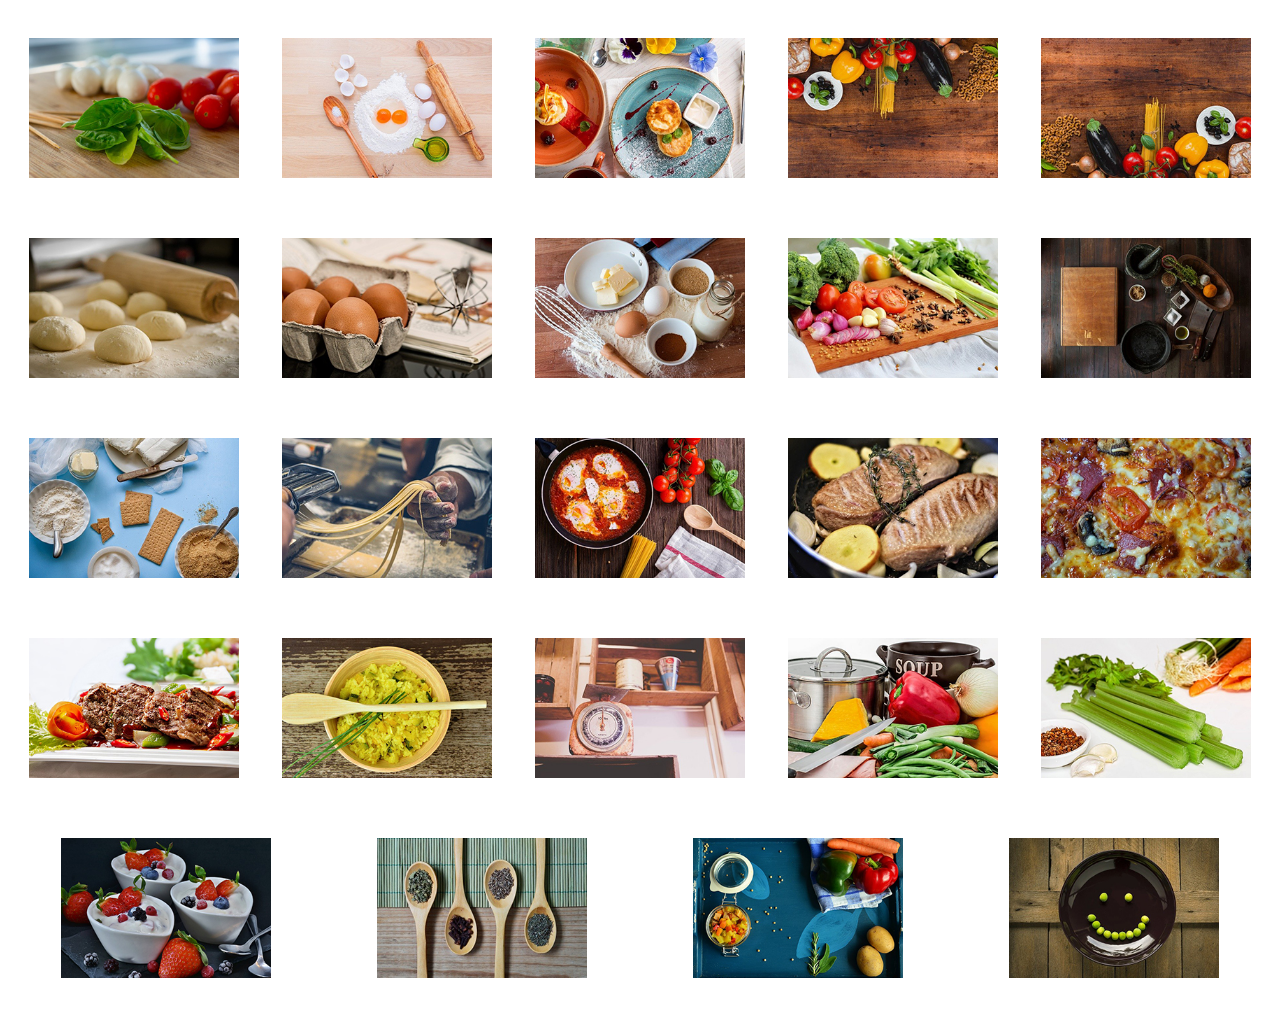
==== index.html @ 986ad066 "solved algo3.js" ====
<!DOCTYPE html>
<html lang="en">
<head>
    <meta charset="UTF-8">
    <meta name="viewport" content="width=device-width, initial-scale=1.0">
    <title>Document</title>
    <link rel="stylesheet" href="index.css">
</head>
<body>
    <div class="container">
        <img src="/images/1.jpg">
        <img src="/images/2.jpg">
        <img src="/images/3.jpg">
        <img src="/images/4.jpg">
        <img src="/images/5.jpg">
        <img src="/images/6.jpg">
        <img src="/images/7.jpg">
        <img src="/images/8.jpg">
        <img src="/images/9.jpg">
        <img src="/images/10.jpg">
        <img src="/images/11.jpg">
        <img src="/images/12.jpg">
        <img src="/images/13.jpg">
        <img src="/images/14.jpg">
        <img src="/images/15.jpg">
        <img src="/images/16.jpg">
        <img src="/images/17.jpg">
        <img src="/images/18.jpg">
        <img src="/images/19.jpg">
        <img src="/images/20.jpg">
        <img src="/images/21.jpg">
        <img src="/images/22.jpg">
        <img src="/images/23.jpg">
        <img src="/images/24.jpg">

    </div>
</body>
</html>
---- index.css ----
.container{
    display:flex;
    justify-content: space-around;
    align-items: center;
    flex-wrap: wrap;
    
}

img{
    margin: 5px;
    padding: 0 100px;
}




@media (min-width: 768px) { 
    img{
        padding: 0 10px;
    }

}


@media (min-width: 992px) {
    img{
        transform: scale(.7);
        padding: 0 -100px;
        margin: 0 -50px;
    }

}
@media (min-width: 1115px) {
    img{
        transform: scale(.7);
        padding: 0 -10px;
        margin: 0 -40px;
    }

}
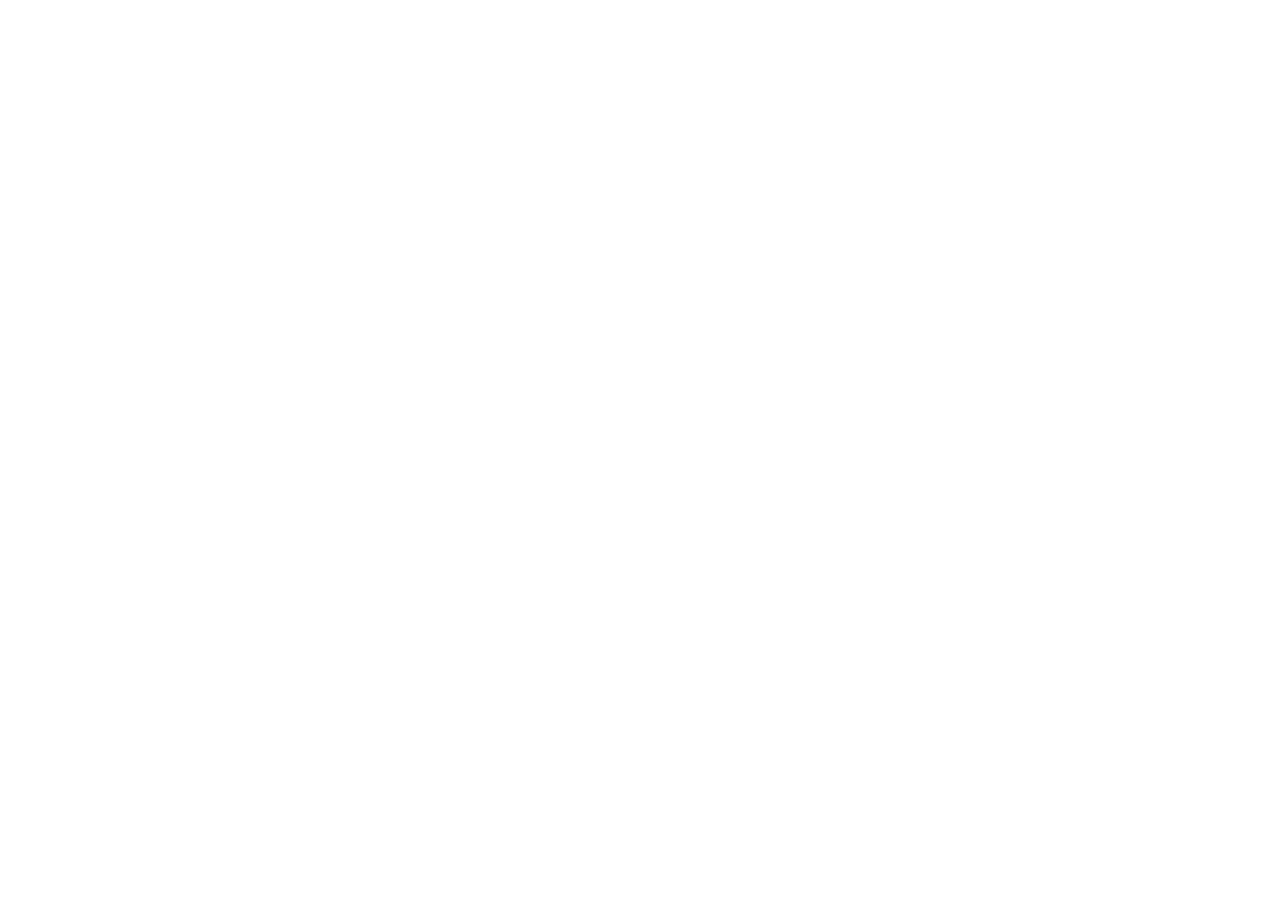
==== commit 37c57b0f: "exercise algo3.js completed" ====
--- a/index.html
+++ b/index.html
@@ -1,38 +1,400 @@
 <!DOCTYPE html>
 <html lang="en">
+
 <head>
     <meta charset="UTF-8">
     <meta name="viewport" content="width=device-width, initial-scale=1.0">
     <title>Document</title>
-    <link rel="stylesheet" href="index.css">
+
+    <!-- bootstrap css -->
+    <link rel="stylesheet" href="https://stackpath.bootstrapcdn.com/bootstrap/4.4.1/css/bootstrap.min.css"
+        integrity="sha384-Vkoo8x4CGsO3+Hhxv8T/Q5PaXtkKtu6ug5TOeNV6gBiFeWPGFN9MuhOf23Q9Ifjh" crossorigin="anonymous">
+    <!-- fancybox -->
+    <link rel="stylesheet" href="https://cdn.jsdelivr.net/gh/fancyapps/fancybox@3.5.7/dist/jquery.fancybox.min.css" />
+    <!-- css own -->
+    <link rel="stylesheet" href="./index.css">
+
+
+
+
+
 </head>
+
 <body>
+
+    <!-- <form>
+        <label for="angleMinutes">Write minutes from 0 to 60 and find out the angle having 12 the hand:</label>
+        <input type="text" id="angleMinutes" name="angleMinutes">
+        <br>
+        <input type="submit" value="Submit" id="btnSubmit">
+        <div id="messageOutput"></div>
+      </form> -->
+
     <div class="container">
-        <img src="/images/1.jpg">
-        <img src="/images/2.jpg">
-        <img src="/images/3.jpg">
-        <img src="/images/4.jpg">
-        <img src="/images/5.jpg">
-        <img src="/images/6.jpg">
-        <img src="/images/7.jpg">
-        <img src="/images/8.jpg">
-        <img src="/images/9.jpg">
-        <img src="/images/10.jpg">
-        <img src="/images/11.jpg">
-        <img src="/images/12.jpg">
-        <img src="/images/13.jpg">
-        <img src="/images/14.jpg">
-        <img src="/images/15.jpg">
-        <img src="/images/16.jpg">
-        <img src="/images/17.jpg">
-        <img src="/images/18.jpg">
-        <img src="/images/19.jpg">
-        <img src="/images/20.jpg">
-        <img src="/images/21.jpg">
-        <img src="/images/22.jpg">
-        <img src="/images/23.jpg">
-        <img src="/images/24.jpg">
-
+        <div class="row">
+            <div class="col-md-6 col-lg-3 col-xl-3">
+                <div class="img-recipe">
+                    <a href="https://cdn.pixabay.com/photo/2014/10/22/16/38/ingredients-498199__480.jpg"
+                        data-fancybox="gallery" data-caption="Caption #1">
+                        <img src="https://cdn.pixabay.com/photo/2014/10/22/16/38/ingredients-498199__480.jpg" alt="" />
+                    </a>
+                </div>
+            </div>
+            <div class="col-md-6 col-lg-3 col-xl-3">
+                <div class="img-recipe">
+                    <a href="https://cdn.pixabay.com/photo/2014/10/22/16/38/ingredients-498199__480.jpg"
+                        data-fancybox="gallery" data-caption="Caption #1">
+                        <img src="https://cdn.pixabay.com/photo/2014/10/22/16/38/ingredients-498199__480.jpg" alt="" />
+                    </a>
+                </div>
+            </div>
+            <div class="col-md-6 col-lg-3 col-xl-3">
+                <div class="img-recipe">
+                    <a href="https://cdn.pixabay.com/photo/2014/10/22/16/38/ingredients-498199__480.jpg"
+                        data-fancybox="gallery" data-caption="Caption #1">
+                        <img src="https://cdn.pixabay.com/photo/2014/10/22/16/38/ingredients-498199__480.jpg" alt="" />
+                    </a>
+                </div>
+            </div>
+            <div class="col-md-6 col-lg-3 col-xl-3">
+                <div class="img-recipe">
+                    <a href="https://cdn.pixabay.com/photo/2014/10/22/16/38/ingredients-498199__480.jpg"
+                        data-fancybox="gallery" data-caption="Caption #1">
+                        <img src="https://cdn.pixabay.com/photo/2014/10/22/16/38/ingredients-498199__480.jpg" alt="" />
+                    </a>
+                </div>
+            </div>
+            <div class="col-md-6 col-lg-3 col-xl-3">
+                <div class="img-recipe">
+                    <a href="https://cdn.pixabay.com/photo/2014/10/22/16/38/ingredients-498199__480.jpg"
+                        data-fancybox="gallery" data-caption="Caption #1">
+                        <img src="https://cdn.pixabay.com/photo/2014/10/22/16/38/ingredients-498199__480.jpg" alt="" />
+                    </a>
+                </div>
+            </div>
+            <div class="col-md-6 col-lg-3 col-xl-3">
+                <div class="img-recipe">
+                    <a href="https://cdn.pixabay.com/photo/2014/10/22/16/38/ingredients-498199__480.jpg"
+                        data-fancybox="gallery" data-caption="Caption #1">
+                        <img src="https://cdn.pixabay.com/photo/2014/10/22/16/38/ingredients-498199__480.jpg" alt="" />
+                    </a>
+                </div>
+            </div>
+            <div class="col-md-6 col-lg-3 col-xl-3">
+                <div class="img-recipe">
+                    <a href="https://cdn.pixabay.com/photo/2014/10/22/16/38/ingredients-498199__480.jpg"
+                        data-fancybox="gallery" data-caption="Caption #1">
+                        <img src="https://cdn.pixabay.com/photo/2014/10/22/16/38/ingredients-498199__480.jpg" alt="" />
+                    </a>
+                </div>
+            </div>
+            <div class="col-md-6 col-lg-3 col-xl-3">
+                <div class="img-recipe">
+                    <a href="https://cdn.pixabay.com/photo/2014/10/22/16/38/ingredients-498199__480.jpg"
+                        data-fancybox="gallery" data-caption="Caption #1">
+                        <img src="https://cdn.pixabay.com/photo/2014/10/22/16/38/ingredients-498199__480.jpg" alt="" />
+                    </a>
+                </div>
+            </div>
+            <div class="col-md-6 col-lg-3 col-xl-3">
+                <div class="img-recipe">
+                    <a href="https://cdn.pixabay.com/photo/2014/10/22/16/38/ingredients-498199__480.jpg"
+                        data-fancybox="gallery" data-caption="Caption #1">
+                        <img src="https://cdn.pixabay.com/photo/2014/10/22/16/38/ingredients-498199__480.jpg" alt="" />
+                    </a>
+                </div>
+            </div>
+            <div class="col-md-6 col-lg-3 col-xl-3">
+                <div class="img-recipe">
+                    <a href="https://cdn.pixabay.com/photo/2014/10/22/16/38/ingredients-498199__480.jpg"
+                        data-fancybox="gallery" data-caption="Caption #1">
+                        <img src="https://cdn.pixabay.com/photo/2014/10/22/16/38/ingredients-498199__480.jpg" alt="" />
+                    </a>
+                </div>
+            </div>
+            <div class="col-md-6 col-lg-3 col-xl-3">
+                <div class="img-recipe">
+                    <a href="https://cdn.pixabay.com/photo/2014/10/22/16/38/ingredients-498199__480.jpg"
+                        data-fancybox="gallery" data-caption="Caption #1">
+                        <img src="https://cdn.pixabay.com/photo/2014/10/22/16/38/ingredients-498199__480.jpg" alt="" />
+                    </a>
+                </div>
+            </div>
+            <div class="col-md-6 col-lg-3 col-xl-3">
+                <div class="img-recipe">
+                    <a href="https://cdn.pixabay.com/photo/2014/10/22/16/38/ingredients-498199__480.jpg"
+                        data-fancybox="gallery" data-caption="Caption #1">
+                        <img src="https://cdn.pixabay.com/photo/2014/10/22/16/38/ingredients-498199__480.jpg" alt="" />
+                    </a>
+                </div>
+            </div>
+            <div class="col-md-6 col-lg-3 col-xl-3">
+                <div class="img-recipe">
+                    <a href="https://cdn.pixabay.com/photo/2014/10/22/16/38/ingredients-498199__480.jpg"
+                        data-fancybox="gallery" data-caption="Caption #1">
+                        <img src="https://cdn.pixabay.com/photo/2014/10/22/16/38/ingredients-498199__480.jpg" alt="" />
+                    </a>
+                </div>
+            </div>
+            <div class="col-md-6 col-lg-3 col-xl-3">
+                <div class="img-recipe">
+                    <a href="https://cdn.pixabay.com/photo/2014/10/22/16/38/ingredients-498199__480.jpg"
+                        data-fancybox="gallery" data-caption="Caption #1">
+                        <img src="https://cdn.pixabay.com/photo/2014/10/22/16/38/ingredients-498199__480.jpg" alt="" />
+                    </a>
+                </div>
+            </div>
+            <div class="col-md-6 col-lg-3 col-xl-3">
+                <div class="img-recipe">
+                    <a href="https://cdn.pixabay.com/photo/2014/10/22/16/38/ingredients-498199__480.jpg"
+                        data-fancybox="gallery" data-caption="Caption #1">
+                        <img src="https://cdn.pixabay.com/photo/2014/10/22/16/38/ingredients-498199__480.jpg" alt="" />
+                    </a>
+                </div>
+            </div>
+            <div class="col-md-6 col-lg-3 col-xl-3">
+                <div class="img-recipe">
+                    <a href="https://cdn.pixabay.com/photo/2014/10/22/16/38/ingredients-498199__480.jpg"
+                        data-fancybox="gallery" data-caption="Caption #1">
+                        <img src="https://cdn.pixabay.com/photo/2014/10/22/16/38/ingredients-498199__480.jpg" alt="" />
+                    </a>
+                </div>
+            </div>
+            <div class="col-md-6 col-lg-3 col-xl-3">
+                <div class="img-recipe">
+                    <a href="https://cdn.pixabay.com/photo/2014/10/22/16/38/ingredients-498199__480.jpg"
+                        data-fancybox="gallery" data-caption="Caption #1">
+                        <img src="https://cdn.pixabay.com/photo/2014/10/22/16/38/ingredients-498199__480.jpg" alt="" />
+                    </a>
+                </div>
+            </div>
+            <div class="col-md-6 col-lg-3 col-xl-3">
+                <div class="img-recipe">
+                    <a href="https://cdn.pixabay.com/photo/2014/10/22/16/38/ingredients-498199__480.jpg"
+                        data-fancybox="gallery" data-caption="Caption #1">
+                        <img src="https://cdn.pixabay.com/photo/2014/10/22/16/38/ingredients-498199__480.jpg" alt="" />
+                    </a>
+                </div>
+            </div>
+            <div class="col-md-6 col-lg-3 col-xl-3">
+                <div class="img-recipe">
+                    <a href="https://cdn.pixabay.com/photo/2014/10/22/16/38/ingredients-498199__480.jpg"
+                        data-fancybox="gallery" data-caption="Caption #1">
+                        <img src="https://cdn.pixabay.com/photo/2014/10/22/16/38/ingredients-498199__480.jpg" alt="" />
+                    </a>
+                </div>
+            </div>
+            <div class="col-md-6 col-lg-3 col-xl-3">
+                <div class="img-recipe">
+                    <a href="https://cdn.pixabay.com/photo/2014/10/22/16/38/ingredients-498199__480.jpg"
+                        data-fancybox="gallery" data-caption="Caption #1">
+                        <img src="https://cdn.pixabay.com/photo/2014/10/22/16/38/ingredients-498199__480.jpg" alt="" />
+                    </a>
+                </div>
+            </div>
+            <div class="col-md-6 col-lg-3 col-xl-3">
+                <div class="img-recipe">
+                    <a href="https://cdn.pixabay.com/photo/2014/10/22/16/38/ingredients-498199__480.jpg"
+                        data-fancybox="gallery" data-caption="Caption #1">
+                        <img src="https://cdn.pixabay.com/photo/2014/10/22/16/38/ingredients-498199__480.jpg" alt="" />
+                    </a>
+                </div>
+            </div>
+            <div class="col-md-6 col-lg-3 col-xl-3">
+                <div class="img-recipe">
+                    <a href="https://cdn.pixabay.com/photo/2014/10/22/16/38/ingredients-498199__480.jpg"
+                        data-fancybox="gallery" data-caption="Caption #1">
+                        <img src="https://cdn.pixabay.com/photo/2014/10/22/16/38/ingredients-498199__480.jpg" alt="" />
+                    </a>
+                </div>
+            </div>
+            <div class="col-md-6 col-lg-3 col-xl-3">
+                <div class="img-recipe">
+                    <a href="https://cdn.pixabay.com/photo/2014/10/22/16/38/ingredients-498199__480.jpg"
+                        data-fancybox="gallery" data-caption="Caption #1">
+                        <img src="https://cdn.pixabay.com/photo/2014/10/22/16/38/ingredients-498199__480.jpg" alt="" />
+                    </a>
+                </div>
+            </div>
+            <div class="col-md-6 col-lg-3 col-xl-3">
+                <div class="img-recipe">
+                    <a href="https://cdn.pixabay.com/photo/2014/10/22/16/38/ingredients-498199__480.jpg"
+                        data-fancybox="gallery" data-caption="Caption #1">
+                        <img src="https://cdn.pixabay.com/photo/2014/10/22/16/38/ingredients-498199__480.jpg" alt="" />
+                    </a>
+                </div>
+            </div>
+        </div>
     </div>
+
+
+
+    <!-- <div class="container">
+        <div class="row">
+            <div class="col-md-6 col-lg-3 col-xl-3">
+                <div class="img-recipe">
+                    <img src="https://cdn.pixabay.com/photo/2014/10/22/16/38/ingredients-498199__480.jpg"
+                        alt="recipe" />
+                </div>
+            </div>
+            <div class="col-md-6 col-lg-3 col-xl-3">
+                <div class="img-recipe">
+                    <img src="https://cdn.pixabay.com/photo/2014/10/22/16/38/ingredients-498199__480.jpg"
+                        alt="recipe" />
+                </div>
+            </div>
+            <div class="col-md-6 col-lg-3 col-xl-3">
+                <div class="img-recipe">
+                    <img src="https://cdn.pixabay.com/photo/2014/10/22/16/38/ingredients-498199__480.jpg"
+                        alt="recipe" />
+                </div>
+            </div>
+            <div class="col-md-6 col-lg-3 col-xl-3">
+                <div class="img-recipe">
+                    <img src="https://cdn.pixabay.com/photo/2014/10/22/16/38/ingredients-498199__480.jpg"
+                        alt="recipe" />
+                </div>
+            </div>
+            <div class="col-md-6 col-lg-3 col-xl-3">
+                <div class="img-recipe">
+                    <img src="https://cdn.pixabay.com/photo/2014/10/22/16/38/ingredients-498199__480.jpg"
+                        alt="recipe" />
+                </div>
+            </div>
+            <div class="col-md-6 col-lg-3 col-xl-3">
+                <div class="img-recipe">
+                    <img src="https://cdn.pixabay.com/photo/2014/10/22/16/38/ingredients-498199__480.jpg"
+                        alt="recipe" />
+                </div>
+            </div>
+            <div class="col-md-6 col-lg-3 col-xl-3">
+                <div class="img-recipe">
+                    <img src="https://cdn.pixabay.com/photo/2014/10/22/16/38/ingredients-498199__480.jpg"
+                        alt="recipe" />
+                </div>
+            </div>
+            <div class="col-md-6 col-lg-3 col-xl-3">
+                <div class="img-recipe">
+                    <img src="https://cdn.pixabay.com/photo/2014/10/22/16/38/ingredients-498199__480.jpg"
+                        alt="recipe" />
+                </div>
+            </div>
+            <div class="col-md-6 col-lg-3 col-xl-3">
+                <div class="img-recipe">
+                    <img src="https://cdn.pixabay.com/photo/2014/10/22/16/38/ingredients-498199__480.jpg"
+                        alt="recipe" />
+                </div>
+            </div>
+            <div class="col-md-6 col-lg-3 col-xl-3">
+                <div class="img-recipe">
+                    <img src="https://cdn.pixabay.com/photo/2014/10/22/16/38/ingredients-498199__480.jpg"
+                        alt="recipe" />
+                </div>
+            </div>
+            <div class="col-md-6 col-lg-3 col-xl-3">
+                <div class="img-recipe">
+                    <img src="https://cdn.pixabay.com/photo/2014/10/22/16/38/ingredients-498199__480.jpg"
+                        alt="recipe" />
+                </div>
+            </div>
+            <div class="col-md-6 col-lg-3 col-xl-3">
+                <div class="img-recipe">
+                    <img src="https://cdn.pixabay.com/photo/2014/10/22/16/38/ingredients-498199__480.jpg"
+                        alt="recipe" />
+                </div>
+            </div>
+            <div class="col-md-6 col-lg-3 col-xl-3">
+                <div class="img-recipe">
+                    <img src="https://cdn.pixabay.com/photo/2014/10/22/16/38/ingredients-498199__480.jpg"
+                        alt="recipe" />
+                </div>
+            </div>
+            <div class="col-md-6 col-lg-3 col-xl-3">
+                <div class="img-recipe">
+                    <img src="https://cdn.pixabay.com/photo/2014/10/22/16/38/ingredients-498199__480.jpg"
+                        alt="recipe" />
+                </div>
+            </div>
+            <div class="col-md-6 col-lg-3 col-xl-3">
+                <div class="img-recipe">
+                    <img src="https://cdn.pixabay.com/photo/2014/10/22/16/38/ingredients-498199__480.jpg"
+                        alt="recipe" />
+                </div>
+            </div>
+            <div class="col-md-6 col-lg-3 col-xl-3">
+                <div class="img-recipe">
+                    <img src="https://cdn.pixabay.com/photo/2014/10/22/16/38/ingredients-498199__480.jpg"
+                        alt="recipe" />
+                </div>
+            </div>
+            <div class="col-md-6 col-lg-3 col-xl-3">
+                <div class="img-recipe">
+                    <img src="https://cdn.pixabay.com/photo/2014/10/22/16/38/ingredients-498199__480.jpg"
+                        alt="recipe" />
+                </div>
+            </div>
+            <div class="col-md-6 col-lg-3 col-xl-3">
+                <div class="img-recipe">
+                    <img src="https://cdn.pixabay.com/photo/2014/10/22/16/38/ingredients-498199__480.jpg"
+                        alt="recipe" />
+                </div>
+            </div>
+            <div class="col-md-6 col-lg-3 col-xl-3">
+                <div class="img-recipe">
+                    <img src="https://cdn.pixabay.com/photo/2014/10/22/16/38/ingredients-498199__480.jpg"
+                        alt="recipe" />
+                </div>
+            </div>
+            <div class="col-md-6 col-lg-3 col-xl-3">
+                <div class="img-recipe">
+                    <img src="https://cdn.pixabay.com/photo/2014/10/22/16/38/ingredients-498199__480.jpg"
+                        alt="recipe" />
+                </div>
+            </div>
+            <div class="col-md-6 col-lg-3 col-xl-3">
+                <div class="img-recipe">
+                    <img src="https://cdn.pixabay.com/photo/2014/10/22/16/38/ingredients-498199__480.jpg"
+                        alt="recipe" />
+                </div>
+            </div>
+            <div class="col-md-6 col-lg-3 col-xl-3">
+                <div class="img-recipe">
+                    <img src="https://cdn.pixabay.com/photo/2014/10/22/16/38/ingredients-498199__480.jpg"
+                        alt="recipe" />
+                </div>
+            </div>
+            <div class="col-md-6 col-lg-3 col-xl-3">
+                <div class="img-recipe">
+                    <img src="https://cdn.pixabay.com/photo/2014/10/22/16/38/ingredients-498199__480.jpg"
+                        alt="recipe" />
+                </div>
+            </div>
+            <div class="col-md-6 col-lg-3 col-xl-3">
+                <div class="img-recipe">
+                    <img src="https://cdn.pixabay.com/photo/2014/10/22/16/38/ingredients-498199__480.jpg"
+                        alt="recipe" />
+                </div>
+            </div>
+        </div>
+    </div> -->
 </body>
+
+
+
+<!-- script jquery -->
+<script src="https://ajax.googleapis.com/ajax/libs/jquery/3.4.1/jquery.min.js"></script>
+<script src="https://cdn.jsdelivr.net/npm/jquery@3.4.1/dist/jquery.min.js"></script>
+<!-- fancybox -->
+<script src="https://cdn.jsdelivr.net/gh/fancyapps/fancybox@3.5.7/dist/jquery.fancybox.min.js"></script>
+<!-- bootstrap script -->
+<script src="https://cdn.jsdelivr.net/npm/popper.js@1.16.0/dist/umd/popper.min.js"
+    integrity="sha384-Q6E9RHvbIyZFJoft+2mJbHaEWldlvI9IOYy5n3zV9zzTtmI3UksdQRVvoxMfooAo" crossorigin="anonymous">
+</script>
+<script src="https://stackpath.bootstrapcdn.com/bootstrap/4.4.1/js/bootstrap.min.js"
+    integrity="sha384-wfSDF2E50Y2D1uUdj0O3uMBJnjuUD4Ih7YwaYd1iqfktj0Uod8GCExl3Og8ifwB6" crossorigin="anonymous">
+</script>
+<!-- own script -->
+<script type="text/javascript" src="./index.js"></script>
+</body>
+
 </html>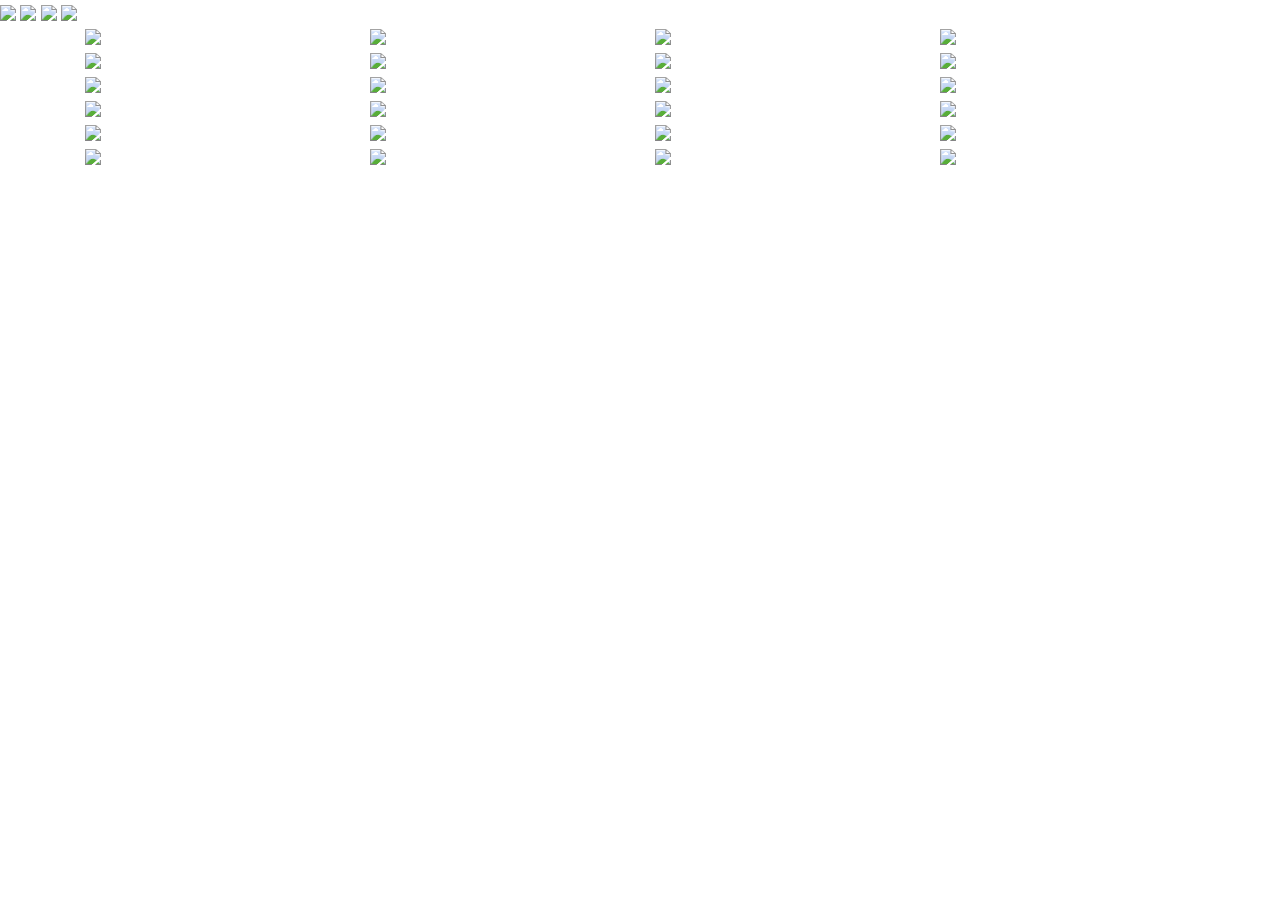
==== commit dd20d328: "bootstrap ok, fancybox not displaying photos" ====
--- a/index.html
+++ b/index.html
@@ -1,400 +1,117 @@
 <!DOCTYPE html>
 <html lang="en">
-
 <head>
     <meta charset="UTF-8">
     <meta name="viewport" content="width=device-width, initial-scale=1.0">
-    <title>Document</title>
-
-    <!-- bootstrap css -->
+    <!-- bootstrap css js -->
     <link rel="stylesheet" href="https://stackpath.bootstrapcdn.com/bootstrap/4.4.1/css/bootstrap.min.css"
         integrity="sha384-Vkoo8x4CGsO3+Hhxv8T/Q5PaXtkKtu6ug5TOeNV6gBiFeWPGFN9MuhOf23Q9Ifjh" crossorigin="anonymous">
-    <!-- fancybox -->
+        <script src="https://code.jquery.com/jquery-3.3.1.slim.min.js" integrity="sha384-q8i/X+965DzO0rT7abK41JStQIAqVgRVzpbzo5smXKp4YfRvH+8abtTE1Pi6jizo" crossorigin="anonymous"></script>
+        <script src="https://cdnjs.cloudflare.com/ajax/libs/popper.js/1.14.7/umd/popper.min.js" integrity="sha384-UO2eT0CpHqdSJQ6hJty5KVphtPhzWj9WO1clHTMGa3JDZwrnQq4sF86dIHNDz0W1" crossorigin="anonymous"></script>
+        <script src="https://stackpath.bootstrapcdn.com/bootstrap/4.3.1/js/bootstrap.min.js" integrity="sha384-JjSmVgyd0p3pXB1rRibZUAYoIIy6OrQ6VrjIEaFf/nJGzIxFDsf4x0xIM+B07jRM" crossorigin="anonymous"></script>
+        <!-- fancybox -->
+    <script src="https://cdn.jsdelivr.net/npm/jquery@3.4.1/dist/jquery.min.js"></script>
     <link rel="stylesheet" href="https://cdn.jsdelivr.net/gh/fancyapps/fancybox@3.5.7/dist/jquery.fancybox.min.css" />
+    <script src="https://cdn.jsdelivr.net/gh/fancyapps/fancybox@3.5.7/dist/jquery.fancybox.min.js"></script>
     <!-- css own -->
-    <link rel="stylesheet" href="./index.css">
-
-
-
-
-
+    <link rel="stylesheet" href="index.css">    
+    <title>Lisbon Duhe Arnaud checkpoint1</title>
+    <!-- script own -->
+    <script type="text/javascript" src="script.js"></script>
 </head>
-
 <body>
 
-    <!-- <form>
-        <label for="angleMinutes">Write minutes from 0 to 60 and find out the angle having 12 the hand:</label>
-        <input type="text" id="angleMinutes" name="angleMinutes">
-        <br>
-        <input type="submit" value="Submit" id="btnSubmit">
-        <div id="messageOutput"></div>
-      </form> -->
+    <div class="fancy-box-test">
+        <a href="https://cdn.pixabay.com/photo/2014/10/22/16/38/ingredients-498199_1280.jpg/" data-fancybox="images" data-width="2048" data-height="1365" data-caption="Eggs">
+            <img src="https://cdn.pixabay.com/photo/2014/10/22/16/38/ingredients-498199_1280.jpg/" />
+        </a>
+        <a href="https://cdn.pixabay.com/photo/2015/09/16/20/10/dough-943245__480.jpg/" data-fancybox="images" data-caption="Masa">
+            <img src="https://cdn.pixabay.com/photo/2015/09/16/20/10/dough-943245__480.jpg/" />
+        </a>
+        <a href="https://cdn.pixabay.com/photo/2015/10/26/07/21/soup-1006694__480.jpg/" data-fancybox="images" data-caption="Soup">
+            <img src="https://cdn.pixabay.com/photo/2015/10/26/07/21/soup-1006694__480.jpg/" />
+        </a>
+        <a href="https://cdn.pixabay.com/photo/2014/10/22/16/38/ingredients-498199_1280.jpg/" data-fancybox="images" data-caption="Recipe">
+            <img src="https://cdn.pixabay.com/photo/2014/10/22/16/38/ingredients-498199_1280.jpg/" />
+        </a>
+    </div>
 
     <div class="container">
         <div class="row">
-            <div class="col-md-6 col-lg-3 col-xl-3">
-                <div class="img-recipe">
-                    <a href="https://cdn.pixabay.com/photo/2014/10/22/16/38/ingredients-498199__480.jpg"
-                        data-fancybox="gallery" data-caption="Caption #1">
-                        <img src="https://cdn.pixabay.com/photo/2014/10/22/16/38/ingredients-498199__480.jpg" alt="" />
-                    </a>
-                </div>
+            <div class="col-12 col-sm-6 col-lg-3">
+                <img src="https://cdn.pixabay.com/photo/2014/10/22/16/38/ingredients-498199_1280.jpg" class="img-fluid" >
             </div>
-            <div class="col-md-6 col-lg-3 col-xl-3">
-                <div class="img-recipe">
-                    <a href="https://cdn.pixabay.com/photo/2014/10/22/16/38/ingredients-498199__480.jpg"
-                        data-fancybox="gallery" data-caption="Caption #1">
-                        <img src="https://cdn.pixabay.com/photo/2014/10/22/16/38/ingredients-498199__480.jpg" alt="" />
-                    </a>
-                </div>
+            <div class="col-12 col-sm-6 col-lg-3">
+                <img src="https://cdn.pixabay.com/photo/2015/10/26/07/21/soup-1006694__480.jpg" class="img-fluid" >
             </div>
-            <div class="col-md-6 col-lg-3 col-xl-3">
-                <div class="img-recipe">
-                    <a href="https://cdn.pixabay.com/photo/2014/10/22/16/38/ingredients-498199__480.jpg"
-                        data-fancybox="gallery" data-caption="Caption #1">
-                        <img src="https://cdn.pixabay.com/photo/2014/10/22/16/38/ingredients-498199__480.jpg" alt="" />
-                    </a>
-                </div>
+            <div class="col-12 col-sm-6 col-lg-3">
+                <img src="https://cdn.pixabay.com/photo/2015/09/16/20/10/dough-943245__480.jpg" class="img-fluid" >
             </div>
-            <div class="col-md-6 col-lg-3 col-xl-3">
-                <div class="img-recipe">
-                    <a href="https://cdn.pixabay.com/photo/2014/10/22/16/38/ingredients-498199__480.jpg"
-                        data-fancybox="gallery" data-caption="Caption #1">
-                        <img src="https://cdn.pixabay.com/photo/2014/10/22/16/38/ingredients-498199__480.jpg" alt="" />
-                    </a>
-                </div>
+            <div class="col-12 col-sm-6 col-lg-3">
+                <img src="https://cdn.pixabay.com/photo/2015/09/17/17/19/egg-944495__480.jpg" class="img-fluid" >
             </div>
-            <div class="col-md-6 col-lg-3 col-xl-3">
-                <div class="img-recipe">
-                    <a href="https://cdn.pixabay.com/photo/2014/10/22/16/38/ingredients-498199__480.jpg"
-                        data-fancybox="gallery" data-caption="Caption #1">
-                        <img src="https://cdn.pixabay.com/photo/2014/10/22/16/38/ingredients-498199__480.jpg" alt="" />
-                    </a>
-                </div>
+            <div class="col-12 col-sm-6 col-lg-3">
+                <img src="https://cdn.pixabay.com/photo/2014/10/22/16/38/ingredients-498199_1280.jpg" class="img-fluid" >
             </div>
-            <div class="col-md-6 col-lg-3 col-xl-3">
-                <div class="img-recipe">
-                    <a href="https://cdn.pixabay.com/photo/2014/10/22/16/38/ingredients-498199__480.jpg"
-                        data-fancybox="gallery" data-caption="Caption #1">
-                        <img src="https://cdn.pixabay.com/photo/2014/10/22/16/38/ingredients-498199__480.jpg" alt="" />
-                    </a>
-                </div>
+            <div class="col-12 col-sm-6 col-lg-3">
+                <img src="https://cdn.pixabay.com/photo/2015/10/26/07/21/soup-1006694__480.jpg" class="img-fluid" >
             </div>
-            <div class="col-md-6 col-lg-3 col-xl-3">
-                <div class="img-recipe">
-                    <a href="https://cdn.pixabay.com/photo/2014/10/22/16/38/ingredients-498199__480.jpg"
-                        data-fancybox="gallery" data-caption="Caption #1">
-                        <img src="https://cdn.pixabay.com/photo/2014/10/22/16/38/ingredients-498199__480.jpg" alt="" />
-                    </a>
-                </div>
+            <div class="col-12 col-sm-6 col-lg-3">
+                <img src="https://cdn.pixabay.com/photo/2015/09/16/20/10/dough-943245__480.jpg" class="img-fluid" >
             </div>
-            <div class="col-md-6 col-lg-3 col-xl-3">
-                <div class="img-recipe">
-                    <a href="https://cdn.pixabay.com/photo/2014/10/22/16/38/ingredients-498199__480.jpg"
-                        data-fancybox="gallery" data-caption="Caption #1">
-                        <img src="https://cdn.pixabay.com/photo/2014/10/22/16/38/ingredients-498199__480.jpg" alt="" />
-                    </a>
-                </div>
+            <div class="col-12 col-sm-6 col-lg-3">
+                <img src="https://cdn.pixabay.com/photo/2015/09/17/17/19/egg-944495__480.jpg" class="img-fluid" >
             </div>
-            <div class="col-md-6 col-lg-3 col-xl-3">
-                <div class="img-recipe">
-                    <a href="https://cdn.pixabay.com/photo/2014/10/22/16/38/ingredients-498199__480.jpg"
-                        data-fancybox="gallery" data-caption="Caption #1">
-                        <img src="https://cdn.pixabay.com/photo/2014/10/22/16/38/ingredients-498199__480.jpg" alt="" />
-                    </a>
-                </div>
+            <div class="col-12 col-sm-6 col-lg-3">
+                <img src="https://cdn.pixabay.com/photo/2014/10/22/16/38/ingredients-498199_1280.jpg" class="img-fluid" >
             </div>
-            <div class="col-md-6 col-lg-3 col-xl-3">
-                <div class="img-recipe">
-                    <a href="https://cdn.pixabay.com/photo/2014/10/22/16/38/ingredients-498199__480.jpg"
-                        data-fancybox="gallery" data-caption="Caption #1">
-                        <img src="https://cdn.pixabay.com/photo/2014/10/22/16/38/ingredients-498199__480.jpg" alt="" />
-                    </a>
-                </div>
+            <div class="col-12 col-sm-6 col-lg-3">
+                <img src="https://cdn.pixabay.com/photo/2015/10/26/07/21/soup-1006694__480.jpg" class="img-fluid" >
             </div>
-            <div class="col-md-6 col-lg-3 col-xl-3">
-                <div class="img-recipe">
-                    <a href="https://cdn.pixabay.com/photo/2014/10/22/16/38/ingredients-498199__480.jpg"
-                        data-fancybox="gallery" data-caption="Caption #1">
-                        <img src="https://cdn.pixabay.com/photo/2014/10/22/16/38/ingredients-498199__480.jpg" alt="" />
-                    </a>
-                </div>
+            <div class="col-12 col-sm-6 col-lg-3">
+                <img src="https://cdn.pixabay.com/photo/2015/09/16/20/10/dough-943245__480.jpg" class="img-fluid" >
             </div>
-            <div class="col-md-6 col-lg-3 col-xl-3">
-                <div class="img-recipe">
-                    <a href="https://cdn.pixabay.com/photo/2014/10/22/16/38/ingredients-498199__480.jpg"
-                        data-fancybox="gallery" data-caption="Caption #1">
-                        <img src="https://cdn.pixabay.com/photo/2014/10/22/16/38/ingredients-498199__480.jpg" alt="" />
-                    </a>
-                </div>
+            <div class="col-12 col-sm-6 col-lg-3">
+                <img src="https://cdn.pixabay.com/photo/2015/09/17/17/19/egg-944495__480.jpg" class="img-fluid" >
             </div>
-            <div class="col-md-6 col-lg-3 col-xl-3">
-                <div class="img-recipe">
-                    <a href="https://cdn.pixabay.com/photo/2014/10/22/16/38/ingredients-498199__480.jpg"
-                        data-fancybox="gallery" data-caption="Caption #1">
-                        <img src="https://cdn.pixabay.com/photo/2014/10/22/16/38/ingredients-498199__480.jpg" alt="" />
-                    </a>
-                </div>
+            <div class="col-12 col-sm-6 col-lg-3">
+                <img src="https://cdn.pixabay.com/photo/2014/10/22/16/38/ingredients-498199_1280.jpg" class="img-fluid" >
             </div>
-            <div class="col-md-6 col-lg-3 col-xl-3">
-                <div class="img-recipe">
-                    <a href="https://cdn.pixabay.com/photo/2014/10/22/16/38/ingredients-498199__480.jpg"
-                        data-fancybox="gallery" data-caption="Caption #1">
-                        <img src="https://cdn.pixabay.com/photo/2014/10/22/16/38/ingredients-498199__480.jpg" alt="" />
-                    </a>
-                </div>
+            <div class="col-12 col-sm-6 col-lg-3">
+                <img src="https://cdn.pixabay.com/photo/2015/10/26/07/21/soup-1006694__480.jpg" class="img-fluid" >
             </div>
-            <div class="col-md-6 col-lg-3 col-xl-3">
-                <div class="img-recipe">
-                    <a href="https://cdn.pixabay.com/photo/2014/10/22/16/38/ingredients-498199__480.jpg"
-                        data-fancybox="gallery" data-caption="Caption #1">
-                        <img src="https://cdn.pixabay.com/photo/2014/10/22/16/38/ingredients-498199__480.jpg" alt="" />
-                    </a>
-                </div>
+            <div class="col-12 col-sm-6 col-lg-3">
+                <img src="https://cdn.pixabay.com/photo/2015/09/16/20/10/dough-943245__480.jpg" class="img-fluid" >
             </div>
-            <div class="col-md-6 col-lg-3 col-xl-3">
-                <div class="img-recipe">
-                    <a href="https://cdn.pixabay.com/photo/2014/10/22/16/38/ingredients-498199__480.jpg"
-                        data-fancybox="gallery" data-caption="Caption #1">
-                        <img src="https://cdn.pixabay.com/photo/2014/10/22/16/38/ingredients-498199__480.jpg" alt="" />
-                    </a>
-                </div>
+            <div class="col-12 col-sm-6 col-lg-3">
+                <img src="https://cdn.pixabay.com/photo/2015/09/17/17/19/egg-944495__480.jpg" class="img-fluid" >
             </div>
-            <div class="col-md-6 col-lg-3 col-xl-3">
-                <div class="img-recipe">
-                    <a href="https://cdn.pixabay.com/photo/2014/10/22/16/38/ingredients-498199__480.jpg"
-                        data-fancybox="gallery" data-caption="Caption #1">
-                        <img src="https://cdn.pixabay.com/photo/2014/10/22/16/38/ingredients-498199__480.jpg" alt="" />
-                    </a>
-                </div>
+            <div class="col-12 col-sm-6 col-lg-3">
+                <img src="https://cdn.pixabay.com/photo/2014/10/22/16/38/ingredients-498199_1280.jpg" class="img-fluid" >
             </div>
-            <div class="col-md-6 col-lg-3 col-xl-3">
-                <div class="img-recipe">
-                    <a href="https://cdn.pixabay.com/photo/2014/10/22/16/38/ingredients-498199__480.jpg"
-                        data-fancybox="gallery" data-caption="Caption #1">
-                        <img src="https://cdn.pixabay.com/photo/2014/10/22/16/38/ingredients-498199__480.jpg" alt="" />
-                    </a>
-                </div>
+            <div class="col-12 col-sm-6 col-lg-3">
+                <img src="https://cdn.pixabay.com/photo/2015/10/26/07/21/soup-1006694__480.jpg" class="img-fluid" >
             </div>
-            <div class="col-md-6 col-lg-3 col-xl-3">
-                <div class="img-recipe">
-                    <a href="https://cdn.pixabay.com/photo/2014/10/22/16/38/ingredients-498199__480.jpg"
-                        data-fancybox="gallery" data-caption="Caption #1">
-                        <img src="https://cdn.pixabay.com/photo/2014/10/22/16/38/ingredients-498199__480.jpg" alt="" />
-                    </a>
-                </div>
+            <div class="col-12 col-sm-6 col-lg-3">
+                <img src="https://cdn.pixabay.com/photo/2015/09/16/20/10/dough-943245__480.jpg" class="img-fluid" >
             </div>
-            <div class="col-md-6 col-lg-3 col-xl-3">
-                <div class="img-recipe">
-                    <a href="https://cdn.pixabay.com/photo/2014/10/22/16/38/ingredients-498199__480.jpg"
-                        data-fancybox="gallery" data-caption="Caption #1">
-                        <img src="https://cdn.pixabay.com/photo/2014/10/22/16/38/ingredients-498199__480.jpg" alt="" />
-                    </a>
-                </div>
+            <div class="col-12 col-sm-6 col-lg-3">
+                <img src="https://cdn.pixabay.com/photo/2015/09/17/17/19/egg-944495__480.jpg" class="img-fluid" >
             </div>
-            <div class="col-md-6 col-lg-3 col-xl-3">
-                <div class="img-recipe">
-                    <a href="https://cdn.pixabay.com/photo/2014/10/22/16/38/ingredients-498199__480.jpg"
-                        data-fancybox="gallery" data-caption="Caption #1">
-                        <img src="https://cdn.pixabay.com/photo/2014/10/22/16/38/ingredients-498199__480.jpg" alt="" />
-                    </a>
-                </div>
+            <div class="col-12 col-sm-6 col-lg-3">
+                <img src="https://cdn.pixabay.com/photo/2014/10/22/16/38/ingredients-498199_1280.jpg" class="img-fluid" >
             </div>
-            <div class="col-md-6 col-lg-3 col-xl-3">
-                <div class="img-recipe">
-                    <a href="https://cdn.pixabay.com/photo/2014/10/22/16/38/ingredients-498199__480.jpg"
-                        data-fancybox="gallery" data-caption="Caption #1">
-                        <img src="https://cdn.pixabay.com/photo/2014/10/22/16/38/ingredients-498199__480.jpg" alt="" />
-                    </a>
-                </div>
+            <div class="col-12 col-sm-6 col-lg-3">
+                <img src="https://cdn.pixabay.com/photo/2015/10/26/07/21/soup-1006694__480.jpg" class="img-fluid" >
             </div>
-            <div class="col-md-6 col-lg-3 col-xl-3">
-                <div class="img-recipe">
-                    <a href="https://cdn.pixabay.com/photo/2014/10/22/16/38/ingredients-498199__480.jpg"
-                        data-fancybox="gallery" data-caption="Caption #1">
-                        <img src="https://cdn.pixabay.com/photo/2014/10/22/16/38/ingredients-498199__480.jpg" alt="" />
-                    </a>
-                </div>
+            <div class="col-12 col-sm-6 col-lg-3">
+                <img src="https://cdn.pixabay.com/photo/2015/09/16/20/10/dough-943245__480.jpg" class="img-fluid" >
             </div>
-            <div class="col-md-6 col-lg-3 col-xl-3">
-                <div class="img-recipe">
-                    <a href="https://cdn.pixabay.com/photo/2014/10/22/16/38/ingredients-498199__480.jpg"
-                        data-fancybox="gallery" data-caption="Caption #1">
-                        <img src="https://cdn.pixabay.com/photo/2014/10/22/16/38/ingredients-498199__480.jpg" alt="" />
-                    </a>
-                </div>
+            <div class="col-12 col-sm-6 col-lg-3">
+                <img src="https://cdn.pixabay.com/photo/2015/09/17/17/19/egg-944495__480.jpg" class="img-fluid" >
             </div>
         </div>
     </div>
-
-
-
-    <!-- <div class="container">
-        <div class="row">
-            <div class="col-md-6 col-lg-3 col-xl-3">
-                <div class="img-recipe">
-                    <img src="https://cdn.pixabay.com/photo/2014/10/22/16/38/ingredients-498199__480.jpg"
-                        alt="recipe" />
-                </div>
-            </div>
-            <div class="col-md-6 col-lg-3 col-xl-3">
-                <div class="img-recipe">
-                    <img src="https://cdn.pixabay.com/photo/2014/10/22/16/38/ingredients-498199__480.jpg"
-                        alt="recipe" />
-                </div>
-            </div>
-            <div class="col-md-6 col-lg-3 col-xl-3">
-                <div class="img-recipe">
-                    <img src="https://cdn.pixabay.com/photo/2014/10/22/16/38/ingredients-498199__480.jpg"
-                        alt="recipe" />
-                </div>
-            </div>
-            <div class="col-md-6 col-lg-3 col-xl-3">
-                <div class="img-recipe">
-                    <img src="https://cdn.pixabay.com/photo/2014/10/22/16/38/ingredients-498199__480.jpg"
-                        alt="recipe" />
-                </div>
-            </div>
-            <div class="col-md-6 col-lg-3 col-xl-3">
-                <div class="img-recipe">
-                    <img src="https://cdn.pixabay.com/photo/2014/10/22/16/38/ingredients-498199__480.jpg"
-                        alt="recipe" />
-                </div>
-            </div>
-            <div class="col-md-6 col-lg-3 col-xl-3">
-                <div class="img-recipe">
-                    <img src="https://cdn.pixabay.com/photo/2014/10/22/16/38/ingredients-498199__480.jpg"
-                        alt="recipe" />
-                </div>
-            </div>
-            <div class="col-md-6 col-lg-3 col-xl-3">
-                <div class="img-recipe">
-                    <img src="https://cdn.pixabay.com/photo/2014/10/22/16/38/ingredients-498199__480.jpg"
-                        alt="recipe" />
-                </div>
-            </div>
-            <div class="col-md-6 col-lg-3 col-xl-3">
-                <div class="img-recipe">
-                    <img src="https://cdn.pixabay.com/photo/2014/10/22/16/38/ingredients-498199__480.jpg"
-                        alt="recipe" />
-                </div>
-            </div>
-            <div class="col-md-6 col-lg-3 col-xl-3">
-                <div class="img-recipe">
-                    <img src="https://cdn.pixabay.com/photo/2014/10/22/16/38/ingredients-498199__480.jpg"
-                        alt="recipe" />
-                </div>
-            </div>
-            <div class="col-md-6 col-lg-3 col-xl-3">
-                <div class="img-recipe">
-                    <img src="https://cdn.pixabay.com/photo/2014/10/22/16/38/ingredients-498199__480.jpg"
-                        alt="recipe" />
-                </div>
-            </div>
-            <div class="col-md-6 col-lg-3 col-xl-3">
-                <div class="img-recipe">
-                    <img src="https://cdn.pixabay.com/photo/2014/10/22/16/38/ingredients-498199__480.jpg"
-                        alt="recipe" />
-                </div>
-            </div>
-            <div class="col-md-6 col-lg-3 col-xl-3">
-                <div class="img-recipe">
-                    <img src="https://cdn.pixabay.com/photo/2014/10/22/16/38/ingredients-498199__480.jpg"
-                        alt="recipe" />
-                </div>
-            </div>
-            <div class="col-md-6 col-lg-3 col-xl-3">
-                <div class="img-recipe">
-                    <img src="https://cdn.pixabay.com/photo/2014/10/22/16/38/ingredients-498199__480.jpg"
-                        alt="recipe" />
-                </div>
-            </div>
-            <div class="col-md-6 col-lg-3 col-xl-3">
-                <div class="img-recipe">
-                    <img src="https://cdn.pixabay.com/photo/2014/10/22/16/38/ingredients-498199__480.jpg"
-                        alt="recipe" />
-                </div>
-            </div>
-            <div class="col-md-6 col-lg-3 col-xl-3">
-                <div class="img-recipe">
-                    <img src="https://cdn.pixabay.com/photo/2014/10/22/16/38/ingredients-498199__480.jpg"
-                        alt="recipe" />
-                </div>
-            </div>
-            <div class="col-md-6 col-lg-3 col-xl-3">
-                <div class="img-recipe">
-                    <img src="https://cdn.pixabay.com/photo/2014/10/22/16/38/ingredients-498199__480.jpg"
-                        alt="recipe" />
-                </div>
-            </div>
-            <div class="col-md-6 col-lg-3 col-xl-3">
-                <div class="img-recipe">
-                    <img src="https://cdn.pixabay.com/photo/2014/10/22/16/38/ingredients-498199__480.jpg"
-                        alt="recipe" />
-                </div>
-            </div>
-            <div class="col-md-6 col-lg-3 col-xl-3">
-                <div class="img-recipe">
-                    <img src="https://cdn.pixabay.com/photo/2014/10/22/16/38/ingredients-498199__480.jpg"
-                        alt="recipe" />
-                </div>
-            </div>
-            <div class="col-md-6 col-lg-3 col-xl-3">
-                <div class="img-recipe">
-                    <img src="https://cdn.pixabay.com/photo/2014/10/22/16/38/ingredients-498199__480.jpg"
-                        alt="recipe" />
-                </div>
-            </div>
-            <div class="col-md-6 col-lg-3 col-xl-3">
-                <div class="img-recipe">
-                    <img src="https://cdn.pixabay.com/photo/2014/10/22/16/38/ingredients-498199__480.jpg"
-                        alt="recipe" />
-                </div>
-            </div>
-            <div class="col-md-6 col-lg-3 col-xl-3">
-                <div class="img-recipe">
-                    <img src="https://cdn.pixabay.com/photo/2014/10/22/16/38/ingredients-498199__480.jpg"
-                        alt="recipe" />
-                </div>
-            </div>
-            <div class="col-md-6 col-lg-3 col-xl-3">
-                <div class="img-recipe">
-                    <img src="https://cdn.pixabay.com/photo/2014/10/22/16/38/ingredients-498199__480.jpg"
-                        alt="recipe" />
-                </div>
-            </div>
-            <div class="col-md-6 col-lg-3 col-xl-3">
-                <div class="img-recipe">
-                    <img src="https://cdn.pixabay.com/photo/2014/10/22/16/38/ingredients-498199__480.jpg"
-                        alt="recipe" />
-                </div>
-            </div>
-            <div class="col-md-6 col-lg-3 col-xl-3">
-                <div class="img-recipe">
-                    <img src="https://cdn.pixabay.com/photo/2014/10/22/16/38/ingredients-498199__480.jpg"
-                        alt="recipe" />
-                </div>
-            </div>
-        </div>
-    </div> -->
+    
 </body>
-
-
-
-<!-- script jquery -->
-<script src="https://ajax.googleapis.com/ajax/libs/jquery/3.4.1/jquery.min.js"></script>
-<script src="https://cdn.jsdelivr.net/npm/jquery@3.4.1/dist/jquery.min.js"></script>
-<!-- fancybox -->
-<script src="https://cdn.jsdelivr.net/gh/fancyapps/fancybox@3.5.7/dist/jquery.fancybox.min.js"></script>
-<!-- bootstrap script -->
-<script src="https://cdn.jsdelivr.net/npm/popper.js@1.16.0/dist/umd/popper.min.js"
-    integrity="sha384-Q6E9RHvbIyZFJoft+2mJbHaEWldlvI9IOYy5n3zV9zzTtmI3UksdQRVvoxMfooAo" crossorigin="anonymous">
-</script>
-<script src="https://stackpath.bootstrapcdn.com/bootstrap/4.4.1/js/bootstrap.min.js"
-    integrity="sha384-wfSDF2E50Y2D1uUdj0O3uMBJnjuUD4Ih7YwaYd1iqfktj0Uod8GCExl3Og8ifwB6" crossorigin="anonymous">
-</script>
-<!-- own script -->
-<script type="text/javascript" src="./index.js"></script>
-</body>
-
 </html>--- a/index.css
+++ b/index.css
@@ -1,41 +1,3 @@
-.container{
-    display:flex;
-    justify-content: space-around;
-    align-items: center;
-    flex-wrap: wrap;
-    
-}
-
-img{
-    margin: 5px;
-    padding: 0 100px;
-}
-
-
-
-
-@media (min-width: 768px) { 
-    img{
-        padding: 0 10px;
-    }
-
-}
-
-
-@media (min-width: 992px) {
-    img{
-        transform: scale(.7);
-        padding: 0 -100px;
-        margin: 0 -50px;
-    }
-
-}
-@media (min-width: 1115px) {
-    img{
-        transform: scale(.7);
-        padding: 0 -10px;
-        margin: 0 -40px;
-    }
-
-}
-
+.container .img {
+    width: 100%;
+} 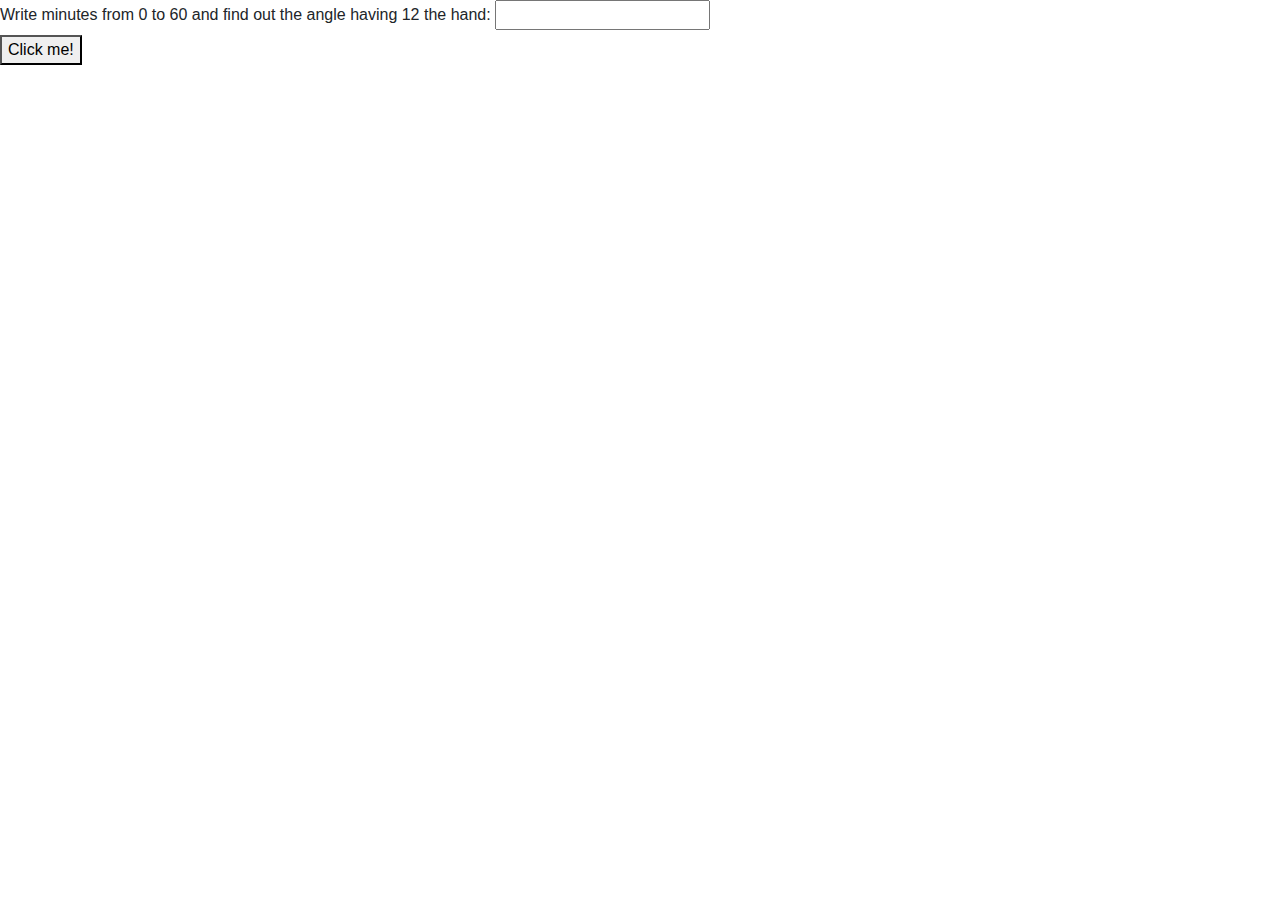
==== commit 62041e9d: "exercise algo3.js completed with html ui" ====
--- a/index.html
+++ b/index.html
@@ -1,117 +1,401 @@
 <!DOCTYPE html>
 <html lang="en">
+
 <head>
     <meta charset="UTF-8">
     <meta name="viewport" content="width=device-width, initial-scale=1.0">
-    <!-- bootstrap css js -->
+    <title>Document</title>
+
+    <!-- bootstrap css -->
     <link rel="stylesheet" href="https://stackpath.bootstrapcdn.com/bootstrap/4.4.1/css/bootstrap.min.css"
         integrity="sha384-Vkoo8x4CGsO3+Hhxv8T/Q5PaXtkKtu6ug5TOeNV6gBiFeWPGFN9MuhOf23Q9Ifjh" crossorigin="anonymous">
-        <script src="https://code.jquery.com/jquery-3.3.1.slim.min.js" integrity="sha384-q8i/X+965DzO0rT7abK41JStQIAqVgRVzpbzo5smXKp4YfRvH+8abtTE1Pi6jizo" crossorigin="anonymous"></script>
-        <script src="https://cdnjs.cloudflare.com/ajax/libs/popper.js/1.14.7/umd/popper.min.js" integrity="sha384-UO2eT0CpHqdSJQ6hJty5KVphtPhzWj9WO1clHTMGa3JDZwrnQq4sF86dIHNDz0W1" crossorigin="anonymous"></script>
-        <script src="https://stackpath.bootstrapcdn.com/bootstrap/4.3.1/js/bootstrap.min.js" integrity="sha384-JjSmVgyd0p3pXB1rRibZUAYoIIy6OrQ6VrjIEaFf/nJGzIxFDsf4x0xIM+B07jRM" crossorigin="anonymous"></script>
-        <!-- fancybox -->
-    <script src="https://cdn.jsdelivr.net/npm/jquery@3.4.1/dist/jquery.min.js"></script>
+    <!-- fancybox -->
     <link rel="stylesheet" href="https://cdn.jsdelivr.net/gh/fancyapps/fancybox@3.5.7/dist/jquery.fancybox.min.css" />
-    <script src="https://cdn.jsdelivr.net/gh/fancyapps/fancybox@3.5.7/dist/jquery.fancybox.min.js"></script>
     <!-- css own -->
-    <link rel="stylesheet" href="index.css">    
-    <title>Lisbon Duhe Arnaud checkpoint1</title>
-    <!-- script own -->
-    <script type="text/javascript" src="script.js"></script>
+    <link rel="stylesheet" href="./index.css">
+
+
+
+
+
 </head>
+
 <body>
 
-    <div class="fancy-box-test">
-        <a href="https://cdn.pixabay.com/photo/2014/10/22/16/38/ingredients-498199_1280.jpg/" data-fancybox="images" data-width="2048" data-height="1365" data-caption="Eggs">
-            <img src="https://cdn.pixabay.com/photo/2014/10/22/16/38/ingredients-498199_1280.jpg/" />
-        </a>
-        <a href="https://cdn.pixabay.com/photo/2015/09/16/20/10/dough-943245__480.jpg/" data-fancybox="images" data-caption="Masa">
-            <img src="https://cdn.pixabay.com/photo/2015/09/16/20/10/dough-943245__480.jpg/" />
-        </a>
-        <a href="https://cdn.pixabay.com/photo/2015/10/26/07/21/soup-1006694__480.jpg/" data-fancybox="images" data-caption="Soup">
-            <img src="https://cdn.pixabay.com/photo/2015/10/26/07/21/soup-1006694__480.jpg/" />
-        </a>
-        <a href="https://cdn.pixabay.com/photo/2014/10/22/16/38/ingredients-498199_1280.jpg/" data-fancybox="images" data-caption="Recipe">
-            <img src="https://cdn.pixabay.com/photo/2014/10/22/16/38/ingredients-498199_1280.jpg/" />
-        </a>
-    </div>
+    <form>
+        <label for="angleMinutes">Write minutes from 0 to 60 and find out the angle having 12 the hand:</label>
+        <input type="text" id="angleMinutes" name="angleMinutes">
+        <br>
+        <button type="button" id="btnSubmit">Click me!</button>
+        <p id="messageOutput"></p>
+    </form>
 
     <div class="container">
         <div class="row">
-            <div class="col-12 col-sm-6 col-lg-3">
-                <img src="https://cdn.pixabay.com/photo/2014/10/22/16/38/ingredients-498199_1280.jpg" class="img-fluid" >
-            </div>
-            <div class="col-12 col-sm-6 col-lg-3">
-                <img src="https://cdn.pixabay.com/photo/2015/10/26/07/21/soup-1006694__480.jpg" class="img-fluid" >
-            </div>
-            <div class="col-12 col-sm-6 col-lg-3">
-                <img src="https://cdn.pixabay.com/photo/2015/09/16/20/10/dough-943245__480.jpg" class="img-fluid" >
-            </div>
-            <div class="col-12 col-sm-6 col-lg-3">
-                <img src="https://cdn.pixabay.com/photo/2015/09/17/17/19/egg-944495__480.jpg" class="img-fluid" >
-            </div>
-            <div class="col-12 col-sm-6 col-lg-3">
-                <img src="https://cdn.pixabay.com/photo/2014/10/22/16/38/ingredients-498199_1280.jpg" class="img-fluid" >
-            </div>
-            <div class="col-12 col-sm-6 col-lg-3">
-                <img src="https://cdn.pixabay.com/photo/2015/10/26/07/21/soup-1006694__480.jpg" class="img-fluid" >
-            </div>
-            <div class="col-12 col-sm-6 col-lg-3">
-                <img src="https://cdn.pixabay.com/photo/2015/09/16/20/10/dough-943245__480.jpg" class="img-fluid" >
-            </div>
-            <div class="col-12 col-sm-6 col-lg-3">
-                <img src="https://cdn.pixabay.com/photo/2015/09/17/17/19/egg-944495__480.jpg" class="img-fluid" >
-            </div>
-            <div class="col-12 col-sm-6 col-lg-3">
-                <img src="https://cdn.pixabay.com/photo/2014/10/22/16/38/ingredients-498199_1280.jpg" class="img-fluid" >
-            </div>
-            <div class="col-12 col-sm-6 col-lg-3">
-                <img src="https://cdn.pixabay.com/photo/2015/10/26/07/21/soup-1006694__480.jpg" class="img-fluid" >
-            </div>
-            <div class="col-12 col-sm-6 col-lg-3">
-                <img src="https://cdn.pixabay.com/photo/2015/09/16/20/10/dough-943245__480.jpg" class="img-fluid" >
-            </div>
-            <div class="col-12 col-sm-6 col-lg-3">
-                <img src="https://cdn.pixabay.com/photo/2015/09/17/17/19/egg-944495__480.jpg" class="img-fluid" >
-            </div>
-            <div class="col-12 col-sm-6 col-lg-3">
-                <img src="https://cdn.pixabay.com/photo/2014/10/22/16/38/ingredients-498199_1280.jpg" class="img-fluid" >
-            </div>
-            <div class="col-12 col-sm-6 col-lg-3">
-                <img src="https://cdn.pixabay.com/photo/2015/10/26/07/21/soup-1006694__480.jpg" class="img-fluid" >
-            </div>
-            <div class="col-12 col-sm-6 col-lg-3">
-                <img src="https://cdn.pixabay.com/photo/2015/09/16/20/10/dough-943245__480.jpg" class="img-fluid" >
-            </div>
-            <div class="col-12 col-sm-6 col-lg-3">
-                <img src="https://cdn.pixabay.com/photo/2015/09/17/17/19/egg-944495__480.jpg" class="img-fluid" >
-            </div>
-            <div class="col-12 col-sm-6 col-lg-3">
-                <img src="https://cdn.pixabay.com/photo/2014/10/22/16/38/ingredients-498199_1280.jpg" class="img-fluid" >
-            </div>
-            <div class="col-12 col-sm-6 col-lg-3">
-                <img src="https://cdn.pixabay.com/photo/2015/10/26/07/21/soup-1006694__480.jpg" class="img-fluid" >
-            </div>
-            <div class="col-12 col-sm-6 col-lg-3">
-                <img src="https://cdn.pixabay.com/photo/2015/09/16/20/10/dough-943245__480.jpg" class="img-fluid" >
-            </div>
-            <div class="col-12 col-sm-6 col-lg-3">
-                <img src="https://cdn.pixabay.com/photo/2015/09/17/17/19/egg-944495__480.jpg" class="img-fluid" >
-            </div>
-            <div class="col-12 col-sm-6 col-lg-3">
-                <img src="https://cdn.pixabay.com/photo/2014/10/22/16/38/ingredients-498199_1280.jpg" class="img-fluid" >
-            </div>
-            <div class="col-12 col-sm-6 col-lg-3">
-                <img src="https://cdn.pixabay.com/photo/2015/10/26/07/21/soup-1006694__480.jpg" class="img-fluid" >
-            </div>
-            <div class="col-12 col-sm-6 col-lg-3">
-                <img src="https://cdn.pixabay.com/photo/2015/09/16/20/10/dough-943245__480.jpg" class="img-fluid" >
-            </div>
-            <div class="col-12 col-sm-6 col-lg-3">
-                <img src="https://cdn.pixabay.com/photo/2015/09/17/17/19/egg-944495__480.jpg" class="img-fluid" >
+            <div class="col-md-6 col-lg-3 col-xl-3">
+                <div class="img-recipe">
+                    <a href="https://cdn.pixabay.com/photo/2014/10/22/16/38/ingredients-498199__480.jpg"
+                        data-fancybox="gallery" data-caption="Caption #1">
+                        <img src="https://cdn.pixabay.com/photo/2014/10/22/16/38/ingredients-498199__480.jpg" alt="" />
+                    </a>
+                </div>
+            </div>
+            <div class="col-md-6 col-lg-3 col-xl-3">
+                <div class="img-recipe">
+                    <a href="https://cdn.pixabay.com/photo/2014/10/22/16/38/ingredients-498199__480.jpg"
+                        data-fancybox="gallery" data-caption="Caption #1">
+                        <img src="https://cdn.pixabay.com/photo/2014/10/22/16/38/ingredients-498199__480.jpg" alt="" />
+                    </a>
+                </div>
+            </div>
+            <div class="col-md-6 col-lg-3 col-xl-3">
+                <div class="img-recipe">
+                    <a href="https://cdn.pixabay.com/photo/2014/10/22/16/38/ingredients-498199__480.jpg"
+                        data-fancybox="gallery" data-caption="Caption #1">
+                        <img src="https://cdn.pixabay.com/photo/2014/10/22/16/38/ingredients-498199__480.jpg" alt="" />
+                    </a>
+                </div>
+            </div>
+            <div class="col-md-6 col-lg-3 col-xl-3">
+                <div class="img-recipe">
+                    <a href="https://cdn.pixabay.com/photo/2014/10/22/16/38/ingredients-498199__480.jpg"
+                        data-fancybox="gallery" data-caption="Caption #1">
+                        <img src="https://cdn.pixabay.com/photo/2014/10/22/16/38/ingredients-498199__480.jpg" alt="" />
+                    </a>
+                </div>
+            </div>
+            <div class="col-md-6 col-lg-3 col-xl-3">
+                <div class="img-recipe">
+                    <a href="https://cdn.pixabay.com/photo/2014/10/22/16/38/ingredients-498199__480.jpg"
+                        data-fancybox="gallery" data-caption="Caption #1">
+                        <img src="https://cdn.pixabay.com/photo/2014/10/22/16/38/ingredients-498199__480.jpg" alt="" />
+                    </a>
+                </div>
+            </div>
+            <div class="col-md-6 col-lg-3 col-xl-3">
+                <div class="img-recipe">
+                    <a href="https://cdn.pixabay.com/photo/2014/10/22/16/38/ingredients-498199__480.jpg"
+                        data-fancybox="gallery" data-caption="Caption #1">
+                        <img src="https://cdn.pixabay.com/photo/2014/10/22/16/38/ingredients-498199__480.jpg" alt="" />
+                    </a>
+                </div>
+            </div>
+            <div class="col-md-6 col-lg-3 col-xl-3">
+                <div class="img-recipe">
+                    <a href="https://cdn.pixabay.com/photo/2014/10/22/16/38/ingredients-498199__480.jpg"
+                        data-fancybox="gallery" data-caption="Caption #1">
+                        <img src="https://cdn.pixabay.com/photo/2014/10/22/16/38/ingredients-498199__480.jpg" alt="" />
+                    </a>
+                </div>
+            </div>
+            <div class="col-md-6 col-lg-3 col-xl-3">
+                <div class="img-recipe">
+                    <a href="https://cdn.pixabay.com/photo/2014/10/22/16/38/ingredients-498199__480.jpg"
+                        data-fancybox="gallery" data-caption="Caption #1">
+                        <img src="https://cdn.pixabay.com/photo/2014/10/22/16/38/ingredients-498199__480.jpg" alt="" />
+                    </a>
+                </div>
+            </div>
+            <div class="col-md-6 col-lg-3 col-xl-3">
+                <div class="img-recipe">
+                    <a href="https://cdn.pixabay.com/photo/2014/10/22/16/38/ingredients-498199__480.jpg"
+                        data-fancybox="gallery" data-caption="Caption #1">
+                        <img src="https://cdn.pixabay.com/photo/2014/10/22/16/38/ingredients-498199__480.jpg" alt="" />
+                    </a>
+                </div>
+            </div>
+            <div class="col-md-6 col-lg-3 col-xl-3">
+                <div class="img-recipe">
+                    <a href="https://cdn.pixabay.com/photo/2014/10/22/16/38/ingredients-498199__480.jpg"
+                        data-fancybox="gallery" data-caption="Caption #1">
+                        <img src="https://cdn.pixabay.com/photo/2014/10/22/16/38/ingredients-498199__480.jpg" alt="" />
+                    </a>
+                </div>
+            </div>
+            <div class="col-md-6 col-lg-3 col-xl-3">
+                <div class="img-recipe">
+                    <a href="https://cdn.pixabay.com/photo/2014/10/22/16/38/ingredients-498199__480.jpg"
+                        data-fancybox="gallery" data-caption="Caption #1">
+                        <img src="https://cdn.pixabay.com/photo/2014/10/22/16/38/ingredients-498199__480.jpg" alt="" />
+                    </a>
+                </div>
+            </div>
+            <div class="col-md-6 col-lg-3 col-xl-3">
+                <div class="img-recipe">
+                    <a href="https://cdn.pixabay.com/photo/2014/10/22/16/38/ingredients-498199__480.jpg"
+                        data-fancybox="gallery" data-caption="Caption #1">
+                        <img src="https://cdn.pixabay.com/photo/2014/10/22/16/38/ingredients-498199__480.jpg" alt="" />
+                    </a>
+                </div>
+            </div>
+            <div class="col-md-6 col-lg-3 col-xl-3">
+                <div class="img-recipe">
+                    <a href="https://cdn.pixabay.com/photo/2014/10/22/16/38/ingredients-498199__480.jpg"
+                        data-fancybox="gallery" data-caption="Caption #1">
+                        <img src="https://cdn.pixabay.com/photo/2014/10/22/16/38/ingredients-498199__480.jpg" alt="" />
+                    </a>
+                </div>
+            </div>
+            <div class="col-md-6 col-lg-3 col-xl-3">
+                <div class="img-recipe">
+                    <a href="https://cdn.pixabay.com/photo/2014/10/22/16/38/ingredients-498199__480.jpg"
+                        data-fancybox="gallery" data-caption="Caption #1">
+                        <img src="https://cdn.pixabay.com/photo/2014/10/22/16/38/ingredients-498199__480.jpg" alt="" />
+                    </a>
+                </div>
+            </div>
+            <div class="col-md-6 col-lg-3 col-xl-3">
+                <div class="img-recipe">
+                    <a href="https://cdn.pixabay.com/photo/2014/10/22/16/38/ingredients-498199__480.jpg"
+                        data-fancybox="gallery" data-caption="Caption #1">
+                        <img src="https://cdn.pixabay.com/photo/2014/10/22/16/38/ingredients-498199__480.jpg" alt="" />
+                    </a>
+                </div>
+            </div>
+            <div class="col-md-6 col-lg-3 col-xl-3">
+                <div class="img-recipe">
+                    <a href="https://cdn.pixabay.com/photo/2014/10/22/16/38/ingredients-498199__480.jpg"
+                        data-fancybox="gallery" data-caption="Caption #1">
+                        <img src="https://cdn.pixabay.com/photo/2014/10/22/16/38/ingredients-498199__480.jpg" alt="" />
+                    </a>
+                </div>
+            </div>
+            <div class="col-md-6 col-lg-3 col-xl-3">
+                <div class="img-recipe">
+                    <a href="https://cdn.pixabay.com/photo/2014/10/22/16/38/ingredients-498199__480.jpg"
+                        data-fancybox="gallery" data-caption="Caption #1">
+                        <img src="https://cdn.pixabay.com/photo/2014/10/22/16/38/ingredients-498199__480.jpg" alt="" />
+                    </a>
+                </div>
+            </div>
+            <div class="col-md-6 col-lg-3 col-xl-3">
+                <div class="img-recipe">
+                    <a href="https://cdn.pixabay.com/photo/2014/10/22/16/38/ingredients-498199__480.jpg"
+                        data-fancybox="gallery" data-caption="Caption #1">
+                        <img src="https://cdn.pixabay.com/photo/2014/10/22/16/38/ingredients-498199__480.jpg" alt="" />
+                    </a>
+                </div>
+            </div>
+            <div class="col-md-6 col-lg-3 col-xl-3">
+                <div class="img-recipe">
+                    <a href="https://cdn.pixabay.com/photo/2014/10/22/16/38/ingredients-498199__480.jpg"
+                        data-fancybox="gallery" data-caption="Caption #1">
+                        <img src="https://cdn.pixabay.com/photo/2014/10/22/16/38/ingredients-498199__480.jpg" alt="" />
+                    </a>
+                </div>
+            </div>
+            <div class="col-md-6 col-lg-3 col-xl-3">
+                <div class="img-recipe">
+                    <a href="https://cdn.pixabay.com/photo/2014/10/22/16/38/ingredients-498199__480.jpg"
+                        data-fancybox="gallery" data-caption="Caption #1">
+                        <img src="https://cdn.pixabay.com/photo/2014/10/22/16/38/ingredients-498199__480.jpg" alt="" />
+                    </a>
+                </div>
+            </div>
+            <div class="col-md-6 col-lg-3 col-xl-3">
+                <div class="img-recipe">
+                    <a href="https://cdn.pixabay.com/photo/2014/10/22/16/38/ingredients-498199__480.jpg"
+                        data-fancybox="gallery" data-caption="Caption #1">
+                        <img src="https://cdn.pixabay.com/photo/2014/10/22/16/38/ingredients-498199__480.jpg" alt="" />
+                    </a>
+                </div>
+            </div>
+            <div class="col-md-6 col-lg-3 col-xl-3">
+                <div class="img-recipe">
+                    <a href="https://cdn.pixabay.com/photo/2014/10/22/16/38/ingredients-498199__480.jpg"
+                        data-fancybox="gallery" data-caption="Caption #1">
+                        <img src="https://cdn.pixabay.com/photo/2014/10/22/16/38/ingredients-498199__480.jpg" alt="" />
+                    </a>
+                </div>
+            </div>
+            <div class="col-md-6 col-lg-3 col-xl-3">
+                <div class="img-recipe">
+                    <a href="https://cdn.pixabay.com/photo/2014/10/22/16/38/ingredients-498199__480.jpg"
+                        data-fancybox="gallery" data-caption="Caption #1">
+                        <img src="https://cdn.pixabay.com/photo/2014/10/22/16/38/ingredients-498199__480.jpg" alt="" />
+                    </a>
+                </div>
+            </div>
+            <div class="col-md-6 col-lg-3 col-xl-3">
+                <div class="img-recipe">
+                    <a href="https://cdn.pixabay.com/photo/2014/10/22/16/38/ingredients-498199__480.jpg"
+                        data-fancybox="gallery" data-caption="Caption #1">
+                        <img src="https://cdn.pixabay.com/photo/2014/10/22/16/38/ingredients-498199__480.jpg" alt="" />
+                    </a>
+                </div>
             </div>
         </div>
     </div>
-    
+
+
+
+    <!-- <div class="container">
+        <div class="row">
+            <div class="col-md-6 col-lg-3 col-xl-3">
+                <div class="img-recipe">
+                    <img src="https://cdn.pixabay.com/photo/2014/10/22/16/38/ingredients-498199__480.jpg"
+                        alt="recipe" />
+                </div>
+            </div>
+            <div class="col-md-6 col-lg-3 col-xl-3">
+                <div class="img-recipe">
+                    <img src="https://cdn.pixabay.com/photo/2014/10/22/16/38/ingredients-498199__480.jpg"
+                        alt="recipe" />
+                </div>
+            </div>
+            <div class="col-md-6 col-lg-3 col-xl-3">
+                <div class="img-recipe">
+                    <img src="https://cdn.pixabay.com/photo/2014/10/22/16/38/ingredients-498199__480.jpg"
+                        alt="recipe" />
+                </div>
+            </div>
+            <div class="col-md-6 col-lg-3 col-xl-3">
+                <div class="img-recipe">
+                    <img src="https://cdn.pixabay.com/photo/2014/10/22/16/38/ingredients-498199__480.jpg"
+                        alt="recipe" />
+                </div>
+            </div>
+            <div class="col-md-6 col-lg-3 col-xl-3">
+                <div class="img-recipe">
+                    <img src="https://cdn.pixabay.com/photo/2014/10/22/16/38/ingredients-498199__480.jpg"
+                        alt="recipe" />
+                </div>
+            </div>
+            <div class="col-md-6 col-lg-3 col-xl-3">
+                <div class="img-recipe">
+                    <img src="https://cdn.pixabay.com/photo/2014/10/22/16/38/ingredients-498199__480.jpg"
+                        alt="recipe" />
+                </div>
+            </div>
+            <div class="col-md-6 col-lg-3 col-xl-3">
+                <div class="img-recipe">
+                    <img src="https://cdn.pixabay.com/photo/2014/10/22/16/38/ingredients-498199__480.jpg"
+                        alt="recipe" />
+                </div>
+            </div>
+            <div class="col-md-6 col-lg-3 col-xl-3">
+                <div class="img-recipe">
+                    <img src="https://cdn.pixabay.com/photo/2014/10/22/16/38/ingredients-498199__480.jpg"
+                        alt="recipe" />
+                </div>
+            </div>
+            <div class="col-md-6 col-lg-3 col-xl-3">
+                <div class="img-recipe">
+                    <img src="https://cdn.pixabay.com/photo/2014/10/22/16/38/ingredients-498199__480.jpg"
+                        alt="recipe" />
+                </div>
+            </div>
+            <div class="col-md-6 col-lg-3 col-xl-3">
+                <div class="img-recipe">
+                    <img src="https://cdn.pixabay.com/photo/2014/10/22/16/38/ingredients-498199__480.jpg"
+                        alt="recipe" />
+                </div>
+            </div>
+            <div class="col-md-6 col-lg-3 col-xl-3">
+                <div class="img-recipe">
+                    <img src="https://cdn.pixabay.com/photo/2014/10/22/16/38/ingredients-498199__480.jpg"
+                        alt="recipe" />
+                </div>
+            </div>
+            <div class="col-md-6 col-lg-3 col-xl-3">
+                <div class="img-recipe">
+                    <img src="https://cdn.pixabay.com/photo/2014/10/22/16/38/ingredients-498199__480.jpg"
+                        alt="recipe" />
+                </div>
+            </div>
+            <div class="col-md-6 col-lg-3 col-xl-3">
+                <div class="img-recipe">
+                    <img src="https://cdn.pixabay.com/photo/2014/10/22/16/38/ingredients-498199__480.jpg"
+                        alt="recipe" />
+                </div>
+            </div>
+            <div class="col-md-6 col-lg-3 col-xl-3">
+                <div class="img-recipe">
+                    <img src="https://cdn.pixabay.com/photo/2014/10/22/16/38/ingredients-498199__480.jpg"
+                        alt="recipe" />
+                </div>
+            </div>
+            <div class="col-md-6 col-lg-3 col-xl-3">
+                <div class="img-recipe">
+                    <img src="https://cdn.pixabay.com/photo/2014/10/22/16/38/ingredients-498199__480.jpg"
+                        alt="recipe" />
+                </div>
+            </div>
+            <div class="col-md-6 col-lg-3 col-xl-3">
+                <div class="img-recipe">
+                    <img src="https://cdn.pixabay.com/photo/2014/10/22/16/38/ingredients-498199__480.jpg"
+                        alt="recipe" />
+                </div>
+            </div>
+            <div class="col-md-6 col-lg-3 col-xl-3">
+                <div class="img-recipe">
+                    <img src="https://cdn.pixabay.com/photo/2014/10/22/16/38/ingredients-498199__480.jpg"
+                        alt="recipe" />
+                </div>
+            </div>
+            <div class="col-md-6 col-lg-3 col-xl-3">
+                <div class="img-recipe">
+                    <img src="https://cdn.pixabay.com/photo/2014/10/22/16/38/ingredients-498199__480.jpg"
+                        alt="recipe" />
+                </div>
+            </div>
+            <div class="col-md-6 col-lg-3 col-xl-3">
+                <div class="img-recipe">
+                    <img src="https://cdn.pixabay.com/photo/2014/10/22/16/38/ingredients-498199__480.jpg"
+                        alt="recipe" />
+                </div>
+            </div>
+            <div class="col-md-6 col-lg-3 col-xl-3">
+                <div class="img-recipe">
+                    <img src="https://cdn.pixabay.com/photo/2014/10/22/16/38/ingredients-498199__480.jpg"
+                        alt="recipe" />
+                </div>
+            </div>
+            <div class="col-md-6 col-lg-3 col-xl-3">
+                <div class="img-recipe">
+                    <img src="https://cdn.pixabay.com/photo/2014/10/22/16/38/ingredients-498199__480.jpg"
+                        alt="recipe" />
+                </div>
+            </div>
+            <div class="col-md-6 col-lg-3 col-xl-3">
+                <div class="img-recipe">
+                    <img src="https://cdn.pixabay.com/photo/2014/10/22/16/38/ingredients-498199__480.jpg"
+                        alt="recipe" />
+                </div>
+            </div>
+            <div class="col-md-6 col-lg-3 col-xl-3">
+                <div class="img-recipe">
+                    <img src="https://cdn.pixabay.com/photo/2014/10/22/16/38/ingredients-498199__480.jpg"
+                        alt="recipe" />
+                </div>
+            </div>
+            <div class="col-md-6 col-lg-3 col-xl-3">
+                <div class="img-recipe">
+                    <img src="https://cdn.pixabay.com/photo/2014/10/22/16/38/ingredients-498199__480.jpg"
+                        alt="recipe" />
+                </div>
+            </div>
+        </div>
+    </div> -->
 </body>
+
+
+
+<!-- script jquery -->
+<script src="https://ajax.googleapis.com/ajax/libs/jquery/3.4.1/jquery.min.js"></script>
+<script src="https://cdn.jsdelivr.net/npm/jquery@3.4.1/dist/jquery.min.js"></script>
+<!-- fancybox -->
+<script src="https://cdn.jsdelivr.net/gh/fancyapps/fancybox@3.5.7/dist/jquery.fancybox.min.js"></script>
+<!-- bootstrap script -->
+<script src="https://cdn.jsdelivr.net/npm/popper.js@1.16.0/dist/umd/popper.min.js"
+    integrity="sha384-Q6E9RHvbIyZFJoft+2mJbHaEWldlvI9IOYy5n3zV9zzTtmI3UksdQRVvoxMfooAo" crossorigin="anonymous">
+</script>
+<script src="https://stackpath.bootstrapcdn.com/bootstrap/4.4.1/js/bootstrap.min.js"
+    integrity="sha384-wfSDF2E50Y2D1uUdj0O3uMBJnjuUD4Ih7YwaYd1iqfktj0Uod8GCExl3Og8ifwB6" crossorigin="anonymous">
+</script>
+<!-- own script -->
+<script type="text/javascript" src="./algo3.js"></script>
+<script type="text/javascript" src="./index.js"></script>
+</body>
+
 </html>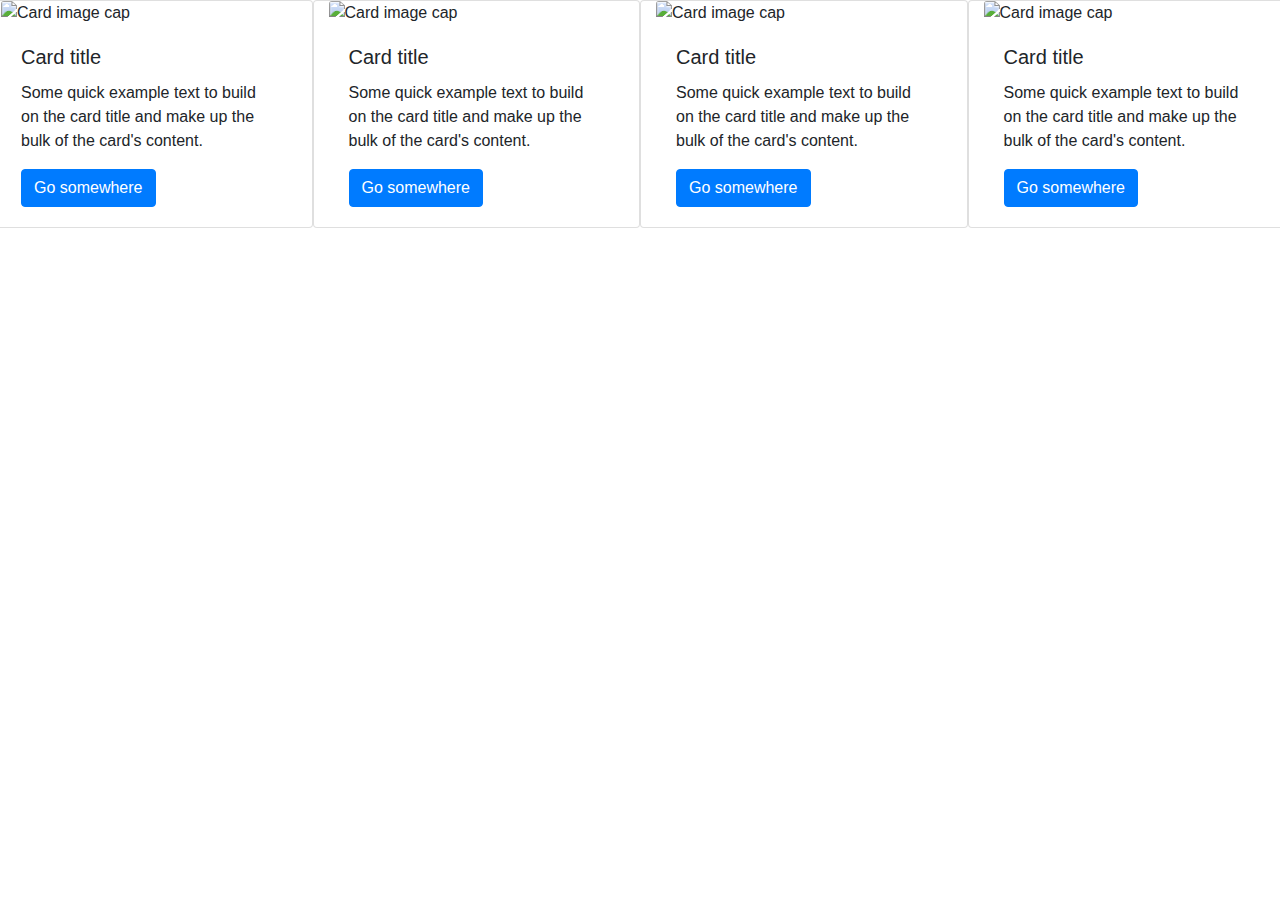
==== commit 1841ce8f: "index.html and index.css added" ====
--- a/index.html
+++ b/index.html
@@ -1,401 +1,84 @@
 <!DOCTYPE html>
 <html lang="en">
-
-<head>
-    <meta charset="UTF-8">
-    <meta name="viewport" content="width=device-width, initial-scale=1.0">
-    <title>Document</title>
-
-    <!-- bootstrap css -->
-    <link rel="stylesheet" href="https://stackpath.bootstrapcdn.com/bootstrap/4.4.1/css/bootstrap.min.css"
-        integrity="sha384-Vkoo8x4CGsO3+Hhxv8T/Q5PaXtkKtu6ug5TOeNV6gBiFeWPGFN9MuhOf23Q9Ifjh" crossorigin="anonymous">
-    <!-- fancybox -->
-    <link rel="stylesheet" href="https://cdn.jsdelivr.net/gh/fancyapps/fancybox@3.5.7/dist/jquery.fancybox.min.css" />
-    <!-- css own -->
-    <link rel="stylesheet" href="./index.css">
-
-
-
-
-
-</head>
-
-<body>
-
-    <form>
-        <label for="angleMinutes">Write minutes from 0 to 60 and find out the angle having 12 the hand:</label>
-        <input type="text" id="angleMinutes" name="angleMinutes">
-        <br>
-        <button type="button" id="btnSubmit">Click me!</button>
-        <p id="messageOutput"></p>
-    </form>
-
-    <div class="container">
-        <div class="row">
-            <div class="col-md-6 col-lg-3 col-xl-3">
-                <div class="img-recipe">
-                    <a href="https://cdn.pixabay.com/photo/2014/10/22/16/38/ingredients-498199__480.jpg"
-                        data-fancybox="gallery" data-caption="Caption #1">
-                        <img src="https://cdn.pixabay.com/photo/2014/10/22/16/38/ingredients-498199__480.jpg" alt="" />
-                    </a>
-                </div>
-            </div>
-            <div class="col-md-6 col-lg-3 col-xl-3">
-                <div class="img-recipe">
-                    <a href="https://cdn.pixabay.com/photo/2014/10/22/16/38/ingredients-498199__480.jpg"
-                        data-fancybox="gallery" data-caption="Caption #1">
-                        <img src="https://cdn.pixabay.com/photo/2014/10/22/16/38/ingredients-498199__480.jpg" alt="" />
-                    </a>
-                </div>
-            </div>
-            <div class="col-md-6 col-lg-3 col-xl-3">
-                <div class="img-recipe">
-                    <a href="https://cdn.pixabay.com/photo/2014/10/22/16/38/ingredients-498199__480.jpg"
-                        data-fancybox="gallery" data-caption="Caption #1">
-                        <img src="https://cdn.pixabay.com/photo/2014/10/22/16/38/ingredients-498199__480.jpg" alt="" />
-                    </a>
-                </div>
-            </div>
-            <div class="col-md-6 col-lg-3 col-xl-3">
-                <div class="img-recipe">
-                    <a href="https://cdn.pixabay.com/photo/2014/10/22/16/38/ingredients-498199__480.jpg"
-                        data-fancybox="gallery" data-caption="Caption #1">
-                        <img src="https://cdn.pixabay.com/photo/2014/10/22/16/38/ingredients-498199__480.jpg" alt="" />
-                    </a>
-                </div>
-            </div>
-            <div class="col-md-6 col-lg-3 col-xl-3">
-                <div class="img-recipe">
-                    <a href="https://cdn.pixabay.com/photo/2014/10/22/16/38/ingredients-498199__480.jpg"
-                        data-fancybox="gallery" data-caption="Caption #1">
-                        <img src="https://cdn.pixabay.com/photo/2014/10/22/16/38/ingredients-498199__480.jpg" alt="" />
-                    </a>
-                </div>
-            </div>
-            <div class="col-md-6 col-lg-3 col-xl-3">
-                <div class="img-recipe">
-                    <a href="https://cdn.pixabay.com/photo/2014/10/22/16/38/ingredients-498199__480.jpg"
-                        data-fancybox="gallery" data-caption="Caption #1">
-                        <img src="https://cdn.pixabay.com/photo/2014/10/22/16/38/ingredients-498199__480.jpg" alt="" />
-                    </a>
-                </div>
-            </div>
-            <div class="col-md-6 col-lg-3 col-xl-3">
-                <div class="img-recipe">
-                    <a href="https://cdn.pixabay.com/photo/2014/10/22/16/38/ingredients-498199__480.jpg"
-                        data-fancybox="gallery" data-caption="Caption #1">
-                        <img src="https://cdn.pixabay.com/photo/2014/10/22/16/38/ingredients-498199__480.jpg" alt="" />
-                    </a>
-                </div>
-            </div>
-            <div class="col-md-6 col-lg-3 col-xl-3">
-                <div class="img-recipe">
-                    <a href="https://cdn.pixabay.com/photo/2014/10/22/16/38/ingredients-498199__480.jpg"
-                        data-fancybox="gallery" data-caption="Caption #1">
-                        <img src="https://cdn.pixabay.com/photo/2014/10/22/16/38/ingredients-498199__480.jpg" alt="" />
-                    </a>
-                </div>
-            </div>
-            <div class="col-md-6 col-lg-3 col-xl-3">
-                <div class="img-recipe">
-                    <a href="https://cdn.pixabay.com/photo/2014/10/22/16/38/ingredients-498199__480.jpg"
-                        data-fancybox="gallery" data-caption="Caption #1">
-                        <img src="https://cdn.pixabay.com/photo/2014/10/22/16/38/ingredients-498199__480.jpg" alt="" />
-                    </a>
-                </div>
-            </div>
-            <div class="col-md-6 col-lg-3 col-xl-3">
-                <div class="img-recipe">
-                    <a href="https://cdn.pixabay.com/photo/2014/10/22/16/38/ingredients-498199__480.jpg"
-                        data-fancybox="gallery" data-caption="Caption #1">
-                        <img src="https://cdn.pixabay.com/photo/2014/10/22/16/38/ingredients-498199__480.jpg" alt="" />
-                    </a>
-                </div>
-            </div>
-            <div class="col-md-6 col-lg-3 col-xl-3">
-                <div class="img-recipe">
-                    <a href="https://cdn.pixabay.com/photo/2014/10/22/16/38/ingredients-498199__480.jpg"
-                        data-fancybox="gallery" data-caption="Caption #1">
-                        <img src="https://cdn.pixabay.com/photo/2014/10/22/16/38/ingredients-498199__480.jpg" alt="" />
-                    </a>
-                </div>
-            </div>
-            <div class="col-md-6 col-lg-3 col-xl-3">
-                <div class="img-recipe">
-                    <a href="https://cdn.pixabay.com/photo/2014/10/22/16/38/ingredients-498199__480.jpg"
-                        data-fancybox="gallery" data-caption="Caption #1">
-                        <img src="https://cdn.pixabay.com/photo/2014/10/22/16/38/ingredients-498199__480.jpg" alt="" />
-                    </a>
-                </div>
-            </div>
-            <div class="col-md-6 col-lg-3 col-xl-3">
-                <div class="img-recipe">
-                    <a href="https://cdn.pixabay.com/photo/2014/10/22/16/38/ingredients-498199__480.jpg"
-                        data-fancybox="gallery" data-caption="Caption #1">
-                        <img src="https://cdn.pixabay.com/photo/2014/10/22/16/38/ingredients-498199__480.jpg" alt="" />
-                    </a>
-                </div>
-            </div>
-            <div class="col-md-6 col-lg-3 col-xl-3">
-                <div class="img-recipe">
-                    <a href="https://cdn.pixabay.com/photo/2014/10/22/16/38/ingredients-498199__480.jpg"
-                        data-fancybox="gallery" data-caption="Caption #1">
-                        <img src="https://cdn.pixabay.com/photo/2014/10/22/16/38/ingredients-498199__480.jpg" alt="" />
-                    </a>
-                </div>
-            </div>
-            <div class="col-md-6 col-lg-3 col-xl-3">
-                <div class="img-recipe">
-                    <a href="https://cdn.pixabay.com/photo/2014/10/22/16/38/ingredients-498199__480.jpg"
-                        data-fancybox="gallery" data-caption="Caption #1">
-                        <img src="https://cdn.pixabay.com/photo/2014/10/22/16/38/ingredients-498199__480.jpg" alt="" />
-                    </a>
-                </div>
-            </div>
-            <div class="col-md-6 col-lg-3 col-xl-3">
-                <div class="img-recipe">
-                    <a href="https://cdn.pixabay.com/photo/2014/10/22/16/38/ingredients-498199__480.jpg"
-                        data-fancybox="gallery" data-caption="Caption #1">
-                        <img src="https://cdn.pixabay.com/photo/2014/10/22/16/38/ingredients-498199__480.jpg" alt="" />
-                    </a>
-                </div>
-            </div>
-            <div class="col-md-6 col-lg-3 col-xl-3">
-                <div class="img-recipe">
-                    <a href="https://cdn.pixabay.com/photo/2014/10/22/16/38/ingredients-498199__480.jpg"
-                        data-fancybox="gallery" data-caption="Caption #1">
-                        <img src="https://cdn.pixabay.com/photo/2014/10/22/16/38/ingredients-498199__480.jpg" alt="" />
-                    </a>
-                </div>
-            </div>
-            <div class="col-md-6 col-lg-3 col-xl-3">
-                <div class="img-recipe">
-                    <a href="https://cdn.pixabay.com/photo/2014/10/22/16/38/ingredients-498199__480.jpg"
-                        data-fancybox="gallery" data-caption="Caption #1">
-                        <img src="https://cdn.pixabay.com/photo/2014/10/22/16/38/ingredients-498199__480.jpg" alt="" />
-                    </a>
-                </div>
-            </div>
-            <div class="col-md-6 col-lg-3 col-xl-3">
-                <div class="img-recipe">
-                    <a href="https://cdn.pixabay.com/photo/2014/10/22/16/38/ingredients-498199__480.jpg"
-                        data-fancybox="gallery" data-caption="Caption #1">
-                        <img src="https://cdn.pixabay.com/photo/2014/10/22/16/38/ingredients-498199__480.jpg" alt="" />
-                    </a>
-                </div>
-            </div>
-            <div class="col-md-6 col-lg-3 col-xl-3">
-                <div class="img-recipe">
-                    <a href="https://cdn.pixabay.com/photo/2014/10/22/16/38/ingredients-498199__480.jpg"
-                        data-fancybox="gallery" data-caption="Caption #1">
-                        <img src="https://cdn.pixabay.com/photo/2014/10/22/16/38/ingredients-498199__480.jpg" alt="" />
-                    </a>
-                </div>
-            </div>
-            <div class="col-md-6 col-lg-3 col-xl-3">
-                <div class="img-recipe">
-                    <a href="https://cdn.pixabay.com/photo/2014/10/22/16/38/ingredients-498199__480.jpg"
-                        data-fancybox="gallery" data-caption="Caption #1">
-                        <img src="https://cdn.pixabay.com/photo/2014/10/22/16/38/ingredients-498199__480.jpg" alt="" />
-                    </a>
-                </div>
-            </div>
-            <div class="col-md-6 col-lg-3 col-xl-3">
-                <div class="img-recipe">
-                    <a href="https://cdn.pixabay.com/photo/2014/10/22/16/38/ingredients-498199__480.jpg"
-                        data-fancybox="gallery" data-caption="Caption #1">
-                        <img src="https://cdn.pixabay.com/photo/2014/10/22/16/38/ingredients-498199__480.jpg" alt="" />
-                    </a>
-                </div>
-            </div>
-            <div class="col-md-6 col-lg-3 col-xl-3">
-                <div class="img-recipe">
-                    <a href="https://cdn.pixabay.com/photo/2014/10/22/16/38/ingredients-498199__480.jpg"
-                        data-fancybox="gallery" data-caption="Caption #1">
-                        <img src="https://cdn.pixabay.com/photo/2014/10/22/16/38/ingredients-498199__480.jpg" alt="" />
-                    </a>
-                </div>
-            </div>
-            <div class="col-md-6 col-lg-3 col-xl-3">
-                <div class="img-recipe">
-                    <a href="https://cdn.pixabay.com/photo/2014/10/22/16/38/ingredients-498199__480.jpg"
-                        data-fancybox="gallery" data-caption="Caption #1">
-                        <img src="https://cdn.pixabay.com/photo/2014/10/22/16/38/ingredients-498199__480.jpg" alt="" />
-                    </a>
-                </div>
-            </div>
-        </div>
+  <head>
+    <meta charset="UTF-8" />
+    <meta name="viewport" content="width=device-width, initial-scale=1.0" />
+    <meta name="author" content="Aline Sinclaire">
+  <meta name="description" content="Recipes">
+    <title>Checkpoint Charlie</title>
+    <link rel="stylesheet" type="text/css" href="index.css" />
+    <link
+      rel="stylesheet"
+      href="https://stackpath.bootstrapcdn.com/bootstrap/4.4.1/css/bootstrap.min.css"
+      integrity="sha384-Vkoo8x4CGsO3+Hhxv8T/Q5PaXtkKtu6ug5TOeNV6gBiFeWPGFN9MuhOf23Q9Ifjh"
+      crossorigin="anonymous"
+    />
+    <script
+      src="https://stackpath.bootstrapcdn.com/bootstrap/4.4.1/js/bootstrap.min.js"
+      integrity="sha384-wfSDF2E50Y2D1uUdj0O3uMBJnjuUD4Ih7YwaYd1iqfktj0Uod8GCExl3Og8ifwB6"
+      crossorigin="anonymous"
+    ></script>
+    <script
+      src="https://code.jquery.com/jquery-3.4.1.slim.min.js"
+      integrity="sha384-J6qa4849blE2+poT4WnyKhv5vZF5SrPo0iEjwBvKU7imGFAV0wwj1yYfoRSJoZ+n"
+      crossorigin="anonymous"
+    ></script>
+    <script
+      src="https://cdn.jsdelivr.net/npm/popper.js@1.16.0/dist/umd/popper.min.js"
+      integrity="sha384-Q6E9RHvbIyZFJoft+2mJbHaEWldlvI9IOYy5n3zV9zzTtmI3UksdQRVvoxMfooAo"
+      crossorigin="anonymous"
+    ></script>
+  </head>
+  <body>
+    <div class="row">
+    <div class="card col-lg col-md-6 col-sm-12" style="width: 18rem">
+      <img class="card-img-top" src="https://cdn.pixabay.com/photo/2016/03/23/16/05/vegetables-1275029__340.jpg" alt="Card image cap" />
+      <div class="card-body">
+        <h5 class="card-title">Card title</h5>
+        <p class="card-text">
+          Some quick example text to build on the card title and make up the
+          bulk of the card's content.
+        </p>
+        <a href="#" class="btn btn-primary">Go somewhere</a>
+      </div>
     </div>
 
+    <div class="card col-lg col-md-6 col-sm-12" style="width: 18rem col-lg">
+      <img class="card-img-top" src="https://cdn.pixabay.com/photo/2016/03/23/15/20/vegetables-1274953__340.jpg" alt="Card image cap" />
+      <div class="card-body">
+        <h5 class="card-title">Card title</h5>
+        <p class="card-text">
+          Some quick example text to build on the card title and make up the
+          bulk of the card's content.
+        </p>
+        <a href="#" class="btn btn-primary">Go somewhere</a>
+      </div>
+    </div>
 
+    <div class="card col-lg col-md-6 col-sm-12" style="width: 18rem;">
+      <img class="card-img-top" src="https://cdn.pixabay.com/photo/2017/06/01/18/27/cook-2364182__340.jpg" alt="Card image cap" />
+      <div class="card-body">
+        <h5 class="card-title">Card title</h5>
+        <p class="card-text">
+          Some quick example text to build on the card title and make up the
+          bulk of the card's content.
+        </p>
+        <a href="#" class="btn btn-primary">Go somewhere</a>
+      </div>
+    </div>
+   
 
-    <!-- <div class="container">
-        <div class="row">
-            <div class="col-md-6 col-lg-3 col-xl-3">
-                <div class="img-recipe">
-                    <img src="https://cdn.pixabay.com/photo/2014/10/22/16/38/ingredients-498199__480.jpg"
-                        alt="recipe" />
-                </div>
-            </div>
-            <div class="col-md-6 col-lg-3 col-xl-3">
-                <div class="img-recipe">
-                    <img src="https://cdn.pixabay.com/photo/2014/10/22/16/38/ingredients-498199__480.jpg"
-                        alt="recipe" />
-                </div>
-            </div>
-            <div class="col-md-6 col-lg-3 col-xl-3">
-                <div class="img-recipe">
-                    <img src="https://cdn.pixabay.com/photo/2014/10/22/16/38/ingredients-498199__480.jpg"
-                        alt="recipe" />
-                </div>
-            </div>
-            <div class="col-md-6 col-lg-3 col-xl-3">
-                <div class="img-recipe">
-                    <img src="https://cdn.pixabay.com/photo/2014/10/22/16/38/ingredients-498199__480.jpg"
-                        alt="recipe" />
-                </div>
-            </div>
-            <div class="col-md-6 col-lg-3 col-xl-3">
-                <div class="img-recipe">
-                    <img src="https://cdn.pixabay.com/photo/2014/10/22/16/38/ingredients-498199__480.jpg"
-                        alt="recipe" />
-                </div>
-            </div>
-            <div class="col-md-6 col-lg-3 col-xl-3">
-                <div class="img-recipe">
-                    <img src="https://cdn.pixabay.com/photo/2014/10/22/16/38/ingredients-498199__480.jpg"
-                        alt="recipe" />
-                </div>
-            </div>
-            <div class="col-md-6 col-lg-3 col-xl-3">
-                <div class="img-recipe">
-                    <img src="https://cdn.pixabay.com/photo/2014/10/22/16/38/ingredients-498199__480.jpg"
-                        alt="recipe" />
-                </div>
-            </div>
-            <div class="col-md-6 col-lg-3 col-xl-3">
-                <div class="img-recipe">
-                    <img src="https://cdn.pixabay.com/photo/2014/10/22/16/38/ingredients-498199__480.jpg"
-                        alt="recipe" />
-                </div>
-            </div>
-            <div class="col-md-6 col-lg-3 col-xl-3">
-                <div class="img-recipe">
-                    <img src="https://cdn.pixabay.com/photo/2014/10/22/16/38/ingredients-498199__480.jpg"
-                        alt="recipe" />
-                </div>
-            </div>
-            <div class="col-md-6 col-lg-3 col-xl-3">
-                <div class="img-recipe">
-                    <img src="https://cdn.pixabay.com/photo/2014/10/22/16/38/ingredients-498199__480.jpg"
-                        alt="recipe" />
-                </div>
-            </div>
-            <div class="col-md-6 col-lg-3 col-xl-3">
-                <div class="img-recipe">
-                    <img src="https://cdn.pixabay.com/photo/2014/10/22/16/38/ingredients-498199__480.jpg"
-                        alt="recipe" />
-                </div>
-            </div>
-            <div class="col-md-6 col-lg-3 col-xl-3">
-                <div class="img-recipe">
-                    <img src="https://cdn.pixabay.com/photo/2014/10/22/16/38/ingredients-498199__480.jpg"
-                        alt="recipe" />
-                </div>
-            </div>
-            <div class="col-md-6 col-lg-3 col-xl-3">
-                <div class="img-recipe">
-                    <img src="https://cdn.pixabay.com/photo/2014/10/22/16/38/ingredients-498199__480.jpg"
-                        alt="recipe" />
-                </div>
-            </div>
-            <div class="col-md-6 col-lg-3 col-xl-3">
-                <div class="img-recipe">
-                    <img src="https://cdn.pixabay.com/photo/2014/10/22/16/38/ingredients-498199__480.jpg"
-                        alt="recipe" />
-                </div>
-            </div>
-            <div class="col-md-6 col-lg-3 col-xl-3">
-                <div class="img-recipe">
-                    <img src="https://cdn.pixabay.com/photo/2014/10/22/16/38/ingredients-498199__480.jpg"
-                        alt="recipe" />
-                </div>
-            </div>
-            <div class="col-md-6 col-lg-3 col-xl-3">
-                <div class="img-recipe">
-                    <img src="https://cdn.pixabay.com/photo/2014/10/22/16/38/ingredients-498199__480.jpg"
-                        alt="recipe" />
-                </div>
-            </div>
-            <div class="col-md-6 col-lg-3 col-xl-3">
-                <div class="img-recipe">
-                    <img src="https://cdn.pixabay.com/photo/2014/10/22/16/38/ingredients-498199__480.jpg"
-                        alt="recipe" />
-                </div>
-            </div>
-            <div class="col-md-6 col-lg-3 col-xl-3">
-                <div class="img-recipe">
-                    <img src="https://cdn.pixabay.com/photo/2014/10/22/16/38/ingredients-498199__480.jpg"
-                        alt="recipe" />
-                </div>
-            </div>
-            <div class="col-md-6 col-lg-3 col-xl-3">
-                <div class="img-recipe">
-                    <img src="https://cdn.pixabay.com/photo/2014/10/22/16/38/ingredients-498199__480.jpg"
-                        alt="recipe" />
-                </div>
-            </div>
-            <div class="col-md-6 col-lg-3 col-xl-3">
-                <div class="img-recipe">
-                    <img src="https://cdn.pixabay.com/photo/2014/10/22/16/38/ingredients-498199__480.jpg"
-                        alt="recipe" />
-                </div>
-            </div>
-            <div class="col-md-6 col-lg-3 col-xl-3">
-                <div class="img-recipe">
-                    <img src="https://cdn.pixabay.com/photo/2014/10/22/16/38/ingredients-498199__480.jpg"
-                        alt="recipe" />
-                </div>
-            </div>
-            <div class="col-md-6 col-lg-3 col-xl-3">
-                <div class="img-recipe">
-                    <img src="https://cdn.pixabay.com/photo/2014/10/22/16/38/ingredients-498199__480.jpg"
-                        alt="recipe" />
-                </div>
-            </div>
-            <div class="col-md-6 col-lg-3 col-xl-3">
-                <div class="img-recipe">
-                    <img src="https://cdn.pixabay.com/photo/2014/10/22/16/38/ingredients-498199__480.jpg"
-                        alt="recipe" />
-                </div>
-            </div>
-            <div class="col-md-6 col-lg-3 col-xl-3">
-                <div class="img-recipe">
-                    <img src="https://cdn.pixabay.com/photo/2014/10/22/16/38/ingredients-498199__480.jpg"
-                        alt="recipe" />
-                </div>
-            </div>
-        </div>
-    </div> -->
-</body>
-
-
-
-<!-- script jquery -->
-<script src="https://ajax.googleapis.com/ajax/libs/jquery/3.4.1/jquery.min.js"></script>
-<script src="https://cdn.jsdelivr.net/npm/jquery@3.4.1/dist/jquery.min.js"></script>
-<!-- fancybox -->
-<script src="https://cdn.jsdelivr.net/gh/fancyapps/fancybox@3.5.7/dist/jquery.fancybox.min.js"></script>
-<!-- bootstrap script -->
-<script src="https://cdn.jsdelivr.net/npm/popper.js@1.16.0/dist/umd/popper.min.js"
-    integrity="sha384-Q6E9RHvbIyZFJoft+2mJbHaEWldlvI9IOYy5n3zV9zzTtmI3UksdQRVvoxMfooAo" crossorigin="anonymous">
-</script>
-<script src="https://stackpath.bootstrapcdn.com/bootstrap/4.4.1/js/bootstrap.min.js"
-    integrity="sha384-wfSDF2E50Y2D1uUdj0O3uMBJnjuUD4Ih7YwaYd1iqfktj0Uod8GCExl3Og8ifwB6" crossorigin="anonymous">
-</script>
-<!-- own script -->
-<script type="text/javascript" src="./algo3.js"></script>
-<script type="text/javascript" src="./index.js"></script>
-</body>
-
-</html>+    <div class="card col-lg col-md-6 col-sm-12" style="width: 18rem;">
+      <img class="card-img-top" src="https://cdn.pixabay.com/photo/2017/03/17/10/29/breakfast-2151201__340.jpg" alt="Card image cap" />
+      <div class="card-body">
+        <h5 class="card-title">Card title</h5>
+        <p class="card-text">
+          Some quick example text to build on the card title and make up the
+          bulk of the card's content.
+        </p>
+        <a href="#" class="btn btn-primary">Go somewhere</a>
+      </div>
+    </div>
+</div>
+  </body>
+</html>
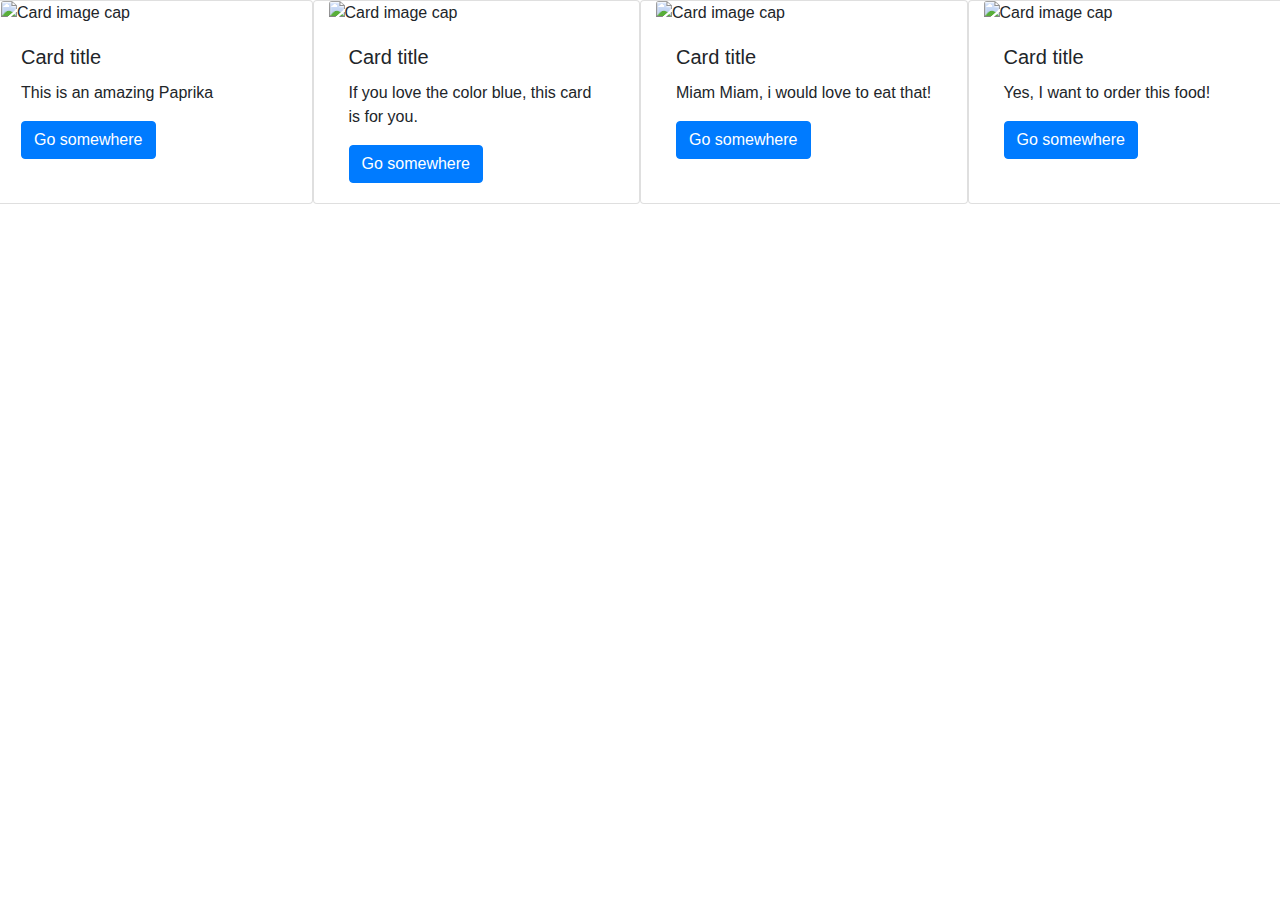
==== commit 7eb12861: "finished html and css" ====
--- a/index.html
+++ b/index.html
@@ -36,8 +36,7 @@
       <div class="card-body">
         <h5 class="card-title">Card title</h5>
         <p class="card-text">
-          Some quick example text to build on the card title and make up the
-          bulk of the card's content.
+          This is an amazing Paprika
         </p>
         <a href="#" class="btn btn-primary">Go somewhere</a>
       </div>
@@ -48,8 +47,7 @@
       <div class="card-body">
         <h5 class="card-title">Card title</h5>
         <p class="card-text">
-          Some quick example text to build on the card title and make up the
-          bulk of the card's content.
+          If you love the color blue, this card is for you.
         </p>
         <a href="#" class="btn btn-primary">Go somewhere</a>
       </div>
@@ -60,8 +58,7 @@
       <div class="card-body">
         <h5 class="card-title">Card title</h5>
         <p class="card-text">
-          Some quick example text to build on the card title and make up the
-          bulk of the card's content.
+          Miam Miam, i would love to eat that!
         </p>
         <a href="#" class="btn btn-primary">Go somewhere</a>
       </div>
@@ -73,8 +70,7 @@
       <div class="card-body">
         <h5 class="card-title">Card title</h5>
         <p class="card-text">
-          Some quick example text to build on the card title and make up the
-          bulk of the card's content.
+          Yes, I want to order this food!
         </p>
         <a href="#" class="btn btn-primary">Go somewhere</a>
       </div>
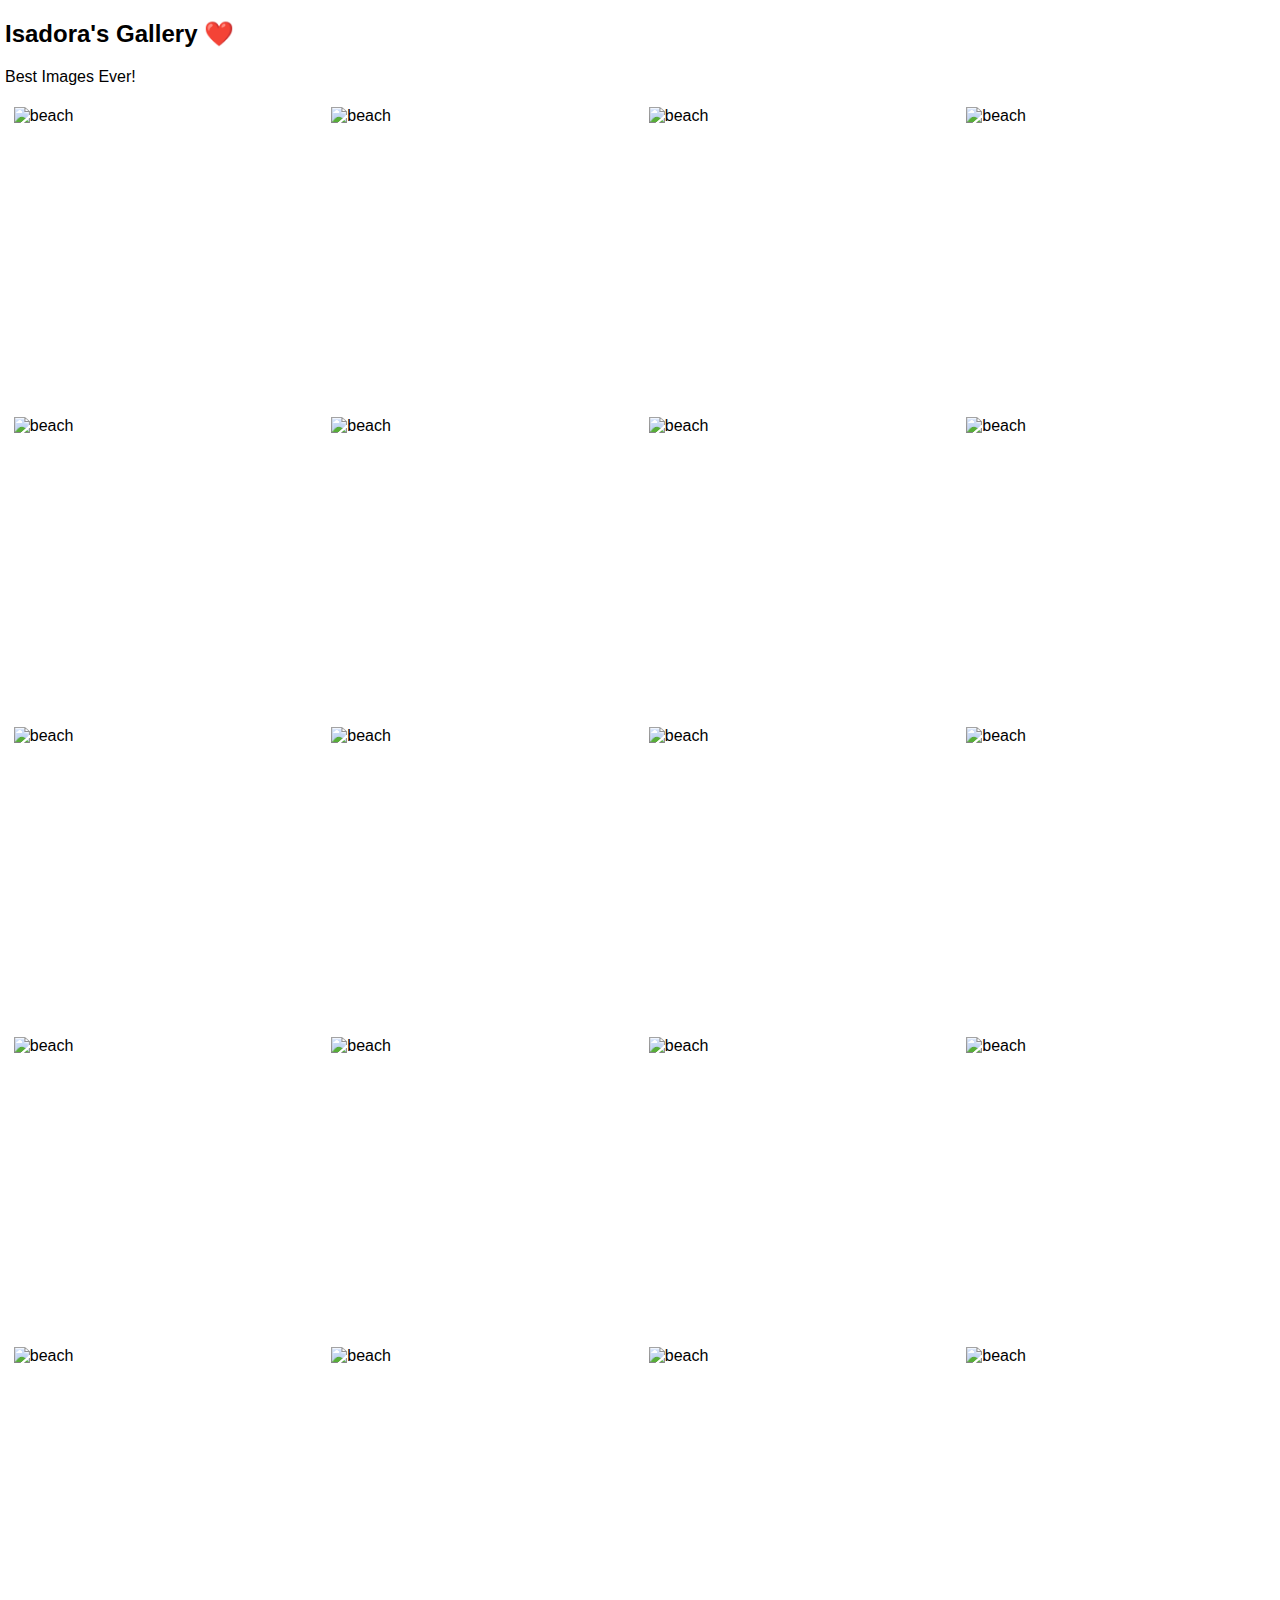
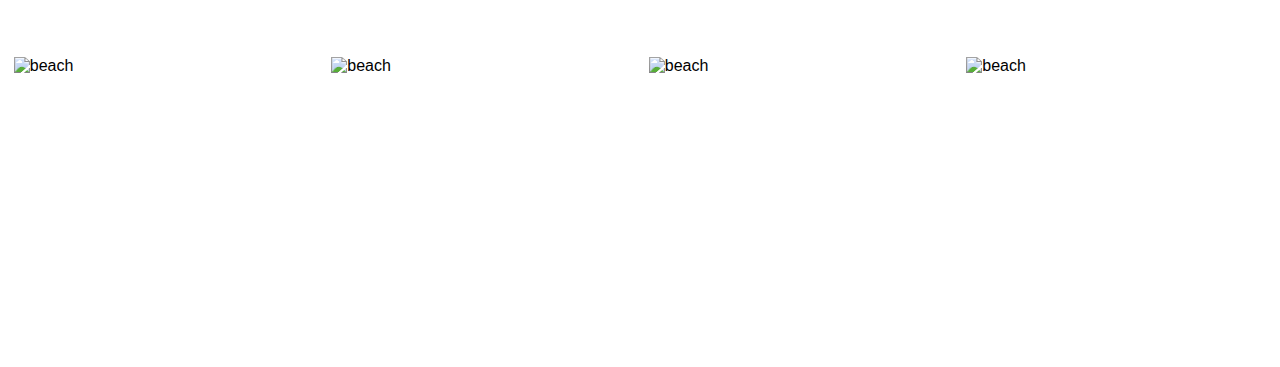
==== commit 6c4a5460: "Files Gallery" ====
--- a/index.html
+++ b/index.html
@@ -1,80 +1,44 @@
 <!DOCTYPE html>
 <html lang="en">
-  <head>
-    <meta charset="UTF-8" />
-    <meta name="viewport" content="width=device-width, initial-scale=1.0" />
-    <meta name="author" content="Aline Sinclaire">
-  <meta name="description" content="Recipes">
-    <title>Checkpoint Charlie</title>
-    <link rel="stylesheet" type="text/css" href="index.css" />
-    <link
-      rel="stylesheet"
-      href="https://stackpath.bootstrapcdn.com/bootstrap/4.4.1/css/bootstrap.min.css"
-      integrity="sha384-Vkoo8x4CGsO3+Hhxv8T/Q5PaXtkKtu6ug5TOeNV6gBiFeWPGFN9MuhOf23Q9Ifjh"
-      crossorigin="anonymous"
-    />
-    <script
-      src="https://stackpath.bootstrapcdn.com/bootstrap/4.4.1/js/bootstrap.min.js"
-      integrity="sha384-wfSDF2E50Y2D1uUdj0O3uMBJnjuUD4Ih7YwaYd1iqfktj0Uod8GCExl3Og8ifwB6"
-      crossorigin="anonymous"
-    ></script>
-    <script
-      src="https://code.jquery.com/jquery-3.4.1.slim.min.js"
-      integrity="sha384-J6qa4849blE2+poT4WnyKhv5vZF5SrPo0iEjwBvKU7imGFAV0wwj1yYfoRSJoZ+n"
-      crossorigin="anonymous"
-    ></script>
-    <script
-      src="https://cdn.jsdelivr.net/npm/popper.js@1.16.0/dist/umd/popper.min.js"
-      integrity="sha384-Q6E9RHvbIyZFJoft+2mJbHaEWldlvI9IOYy5n3zV9zzTtmI3UksdQRVvoxMfooAo"
-      crossorigin="anonymous"
-    ></script>
-  </head>
-  <body>
-    <div class="row">
-    <div class="card col-lg col-md-6 col-sm-12" style="width: 18rem">
-      <img class="card-img-top" src="https://cdn.pixabay.com/photo/2016/03/23/16/05/vegetables-1275029__340.jpg" alt="Card image cap" />
-      <div class="card-body">
-        <h5 class="card-title">Card title</h5>
-        <p class="card-text">
-          This is an amazing Paprika
-        </p>
-        <a href="#" class="btn btn-primary">Go somewhere</a>
-      </div>
+    <head>
+        <meta charset="UTF-8">
+        <meta name="viewport" content="width=device-width, initial-scale=1.0">
+        <title>Isadora's Gallery ❤️</title>
+        <link rel="stylesheet" href="index.css">
+    </head>
+<body>
+
+<h2>Isadora's Gallery ❤️ </h2>
+
+<p>
+  Best Images Ever!
+</p>
+
+    <div class="pictures">
+        <img src="https://cdn.pixabay.com/photo/2016/11/23/15/15/atlantic-1853445_960_720.jpg" alt="beach" />
+        <img src="https://cdn.pixabay.com/photo/2013/02/21/19/06/beach-84533_960_720.jpg" alt="beach" />
+        <img src="https://cdn.pixabay.com/photo/2020/03/13/16/54/beach-4928525_960_720.jpg" alt="beach" />
+        <img src="https://cdn.pixabay.com/photo/2015/10/13/03/39/fashion-985556_960_720.jpg" alt="beach" />
+        <img src="https://cdn.pixabay.com/photo/2017/10/11/11/51/portugal-2840809_960_720.jpg" alt="beach" />
+        <img src="https://cdn.pixabay.com/photo/2017/10/04/19/23/brazil-2817301_960_720.jpg" alt="beach" />
+        <img src="https://cdn.pixabay.com/photo/2016/11/22/02/23/praia-a-mare-1848198_960_720.jpg" alt="beach" />
+        <img src="https://cdn.pixabay.com/photo/2016/03/23/15/00/ice-cream-cone-1274894_960_720.jpg" alt="beach" />
+        <img src="https://cdn.pixabay.com/photo/2016/11/23/15/15/atlantic-1853445_960_720.jpg" alt="beach" />
+        <img src="https://cdn.pixabay.com/photo/2013/02/21/19/06/beach-84533_960_720.jpg" alt="beach" />
+        <img src="https://cdn.pixabay.com/photo/2020/03/13/16/54/beach-4928525_960_720.jpg" alt="beach" />
+        <img src="https://cdn.pixabay.com/photo/2015/10/13/03/39/fashion-985556_960_720.jpg" alt="beach" />
+        <img src="https://cdn.pixabay.com/photo/2017/10/11/11/51/portugal-2840809_960_720.jpg" alt="beach" />
+        <img src="https://cdn.pixabay.com/photo/2017/10/04/19/23/brazil-2817301_960_720.jpg" alt="beach" />
+        <img src="https://cdn.pixabay.com/photo/2016/11/22/02/23/praia-a-mare-1848198_960_720.jpg" alt="beach" />
+        <img src="https://cdn.pixabay.com/photo/2016/03/23/15/00/ice-cream-cone-1274894_960_720.jpg" alt="beach" />
+        <img src="https://cdn.pixabay.com/photo/2016/11/23/15/15/atlantic-1853445_960_720.jpg" alt="beach" />
+        <img src="https://cdn.pixabay.com/photo/2013/02/21/19/06/beach-84533_960_720.jpg" alt="beach" />
+        <img src="https://cdn.pixabay.com/photo/2020/03/13/16/54/beach-4928525_960_720.jpg" alt="beach" />
+        <img src="https://cdn.pixabay.com/photo/2015/10/13/03/39/fashion-985556_960_720.jpg" alt="beach" />
+        <img src="https://cdn.pixabay.com/photo/2017/10/11/11/51/portugal-2840809_960_720.jpg" alt="beach" />
+        <img src="https://cdn.pixabay.com/photo/2017/10/04/19/23/brazil-2817301_960_720.jpg" alt="beach" />
+        <img src="https://cdn.pixabay.com/photo/2016/11/22/02/23/praia-a-mare-1848198_960_720.jpg" alt="beach" />
+        <img src="https://cdn.pixabay.com/photo/2016/03/23/15/00/ice-cream-cone-1274894_960_720.jpg" alt="beach" />
     </div>
-
-    <div class="card col-lg col-md-6 col-sm-12" style="width: 18rem col-lg">
-      <img class="card-img-top" src="https://cdn.pixabay.com/photo/2016/03/23/15/20/vegetables-1274953__340.jpg" alt="Card image cap" />
-      <div class="card-body">
-        <h5 class="card-title">Card title</h5>
-        <p class="card-text">
-          If you love the color blue, this card is for you.
-        </p>
-        <a href="#" class="btn btn-primary">Go somewhere</a>
-      </div>
-    </div>
-
-    <div class="card col-lg col-md-6 col-sm-12" style="width: 18rem;">
-      <img class="card-img-top" src="https://cdn.pixabay.com/photo/2017/06/01/18/27/cook-2364182__340.jpg" alt="Card image cap" />
-      <div class="card-body">
-        <h5 class="card-title">Card title</h5>
-        <p class="card-text">
-          Miam Miam, i would love to eat that!
-        </p>
-        <a href="#" class="btn btn-primary">Go somewhere</a>
-      </div>
-    </div>
-   
-
-    <div class="card col-lg col-md-6 col-sm-12" style="width: 18rem;">
-      <img class="card-img-top" src="https://cdn.pixabay.com/photo/2017/03/17/10/29/breakfast-2151201__340.jpg" alt="Card image cap" />
-      <div class="card-body">
-        <h5 class="card-title">Card title</h5>
-        <p class="card-text">
-          Yes, I want to order this food!
-        </p>
-        <a href="#" class="btn btn-primary">Go somewhere</a>
-      </div>
-    </div>
-</div>
-  </body>
-</html>
+</body>
+</html>--- a/index.css
+++ b/index.css
@@ -1,3 +1,20 @@
-.container .img {
-    width: 100%;
-} + 
+body{
+    margin: 5px;
+    box-sizing: border-box;
+    font-family: "Inter",sans-serif,sans-serif;
+    background-color: #ffff;
+}
+
+.pictures {
+    display:flex;
+    justify-content: space-around;
+    align-items: center;
+    flex-wrap:wrap;
+}
+
+img {
+    height: 300px;
+    width: 300px;
+    margin: 5px;
+    }
